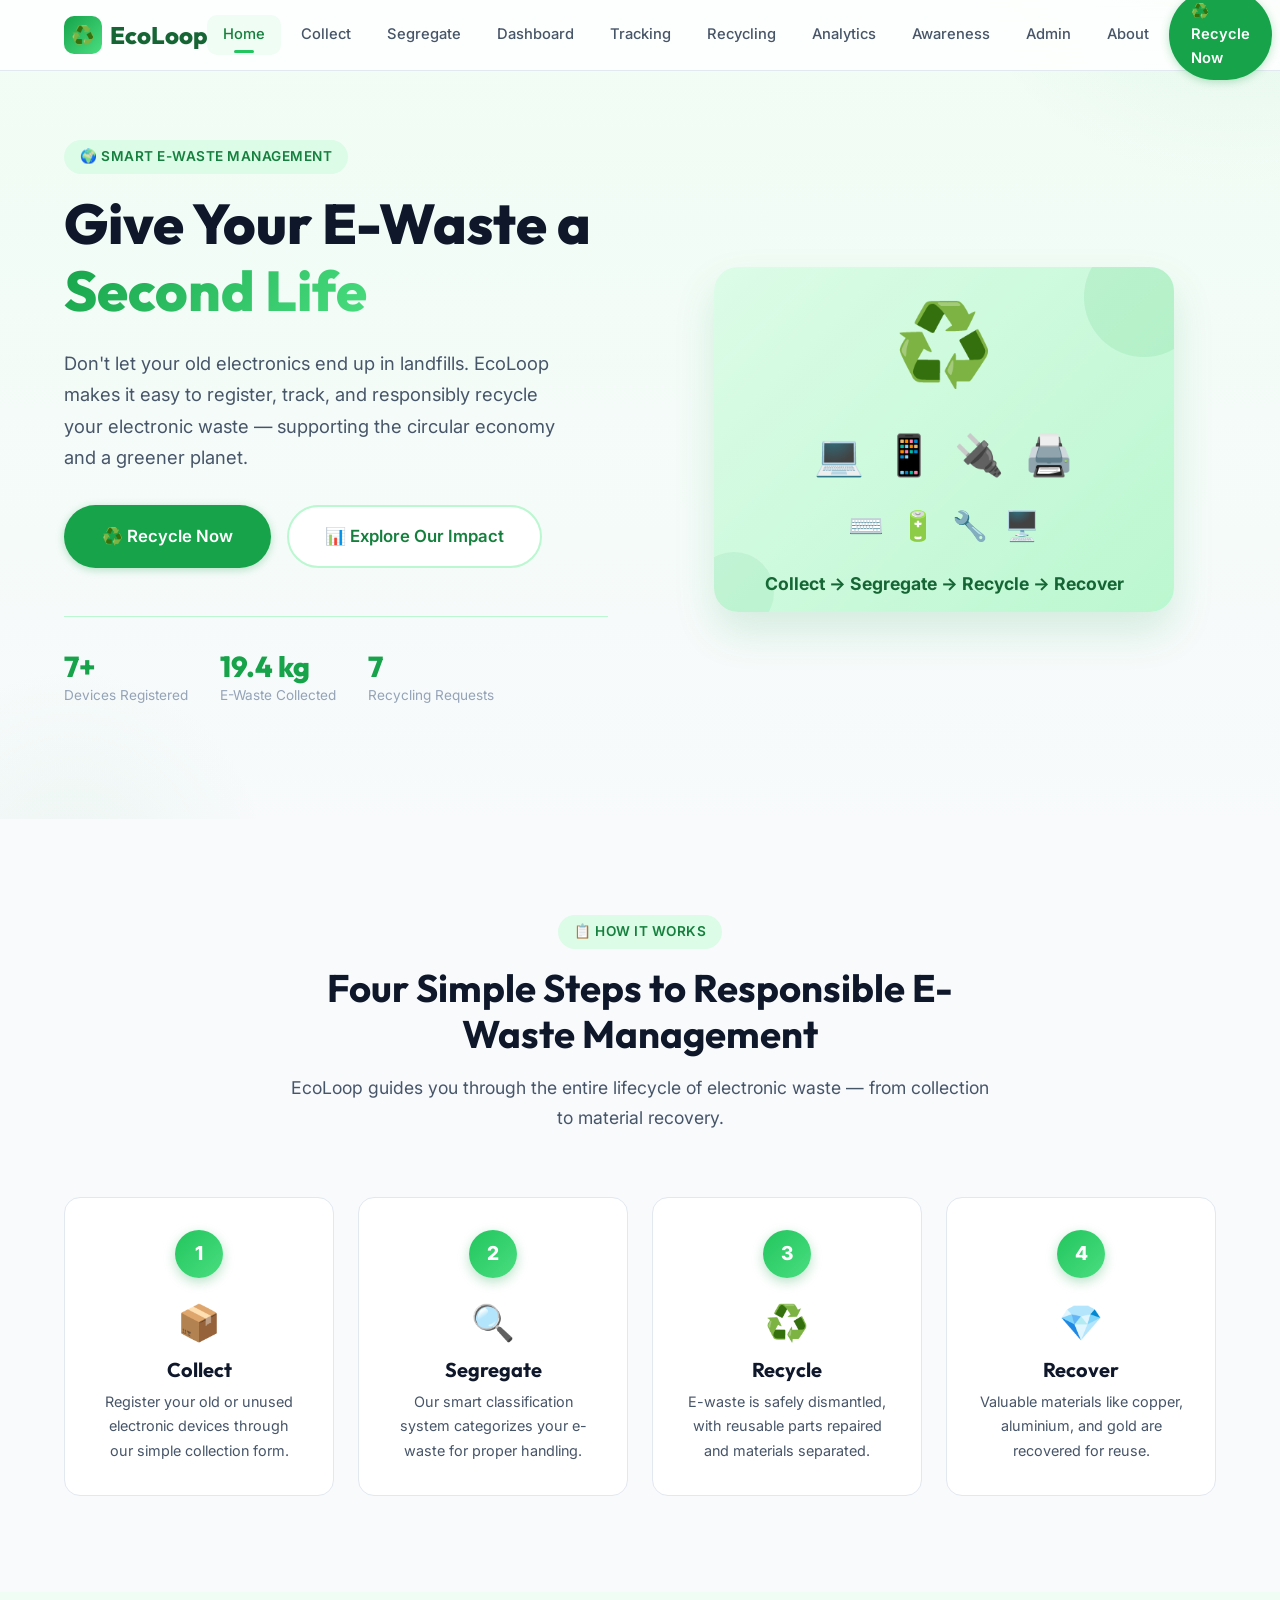
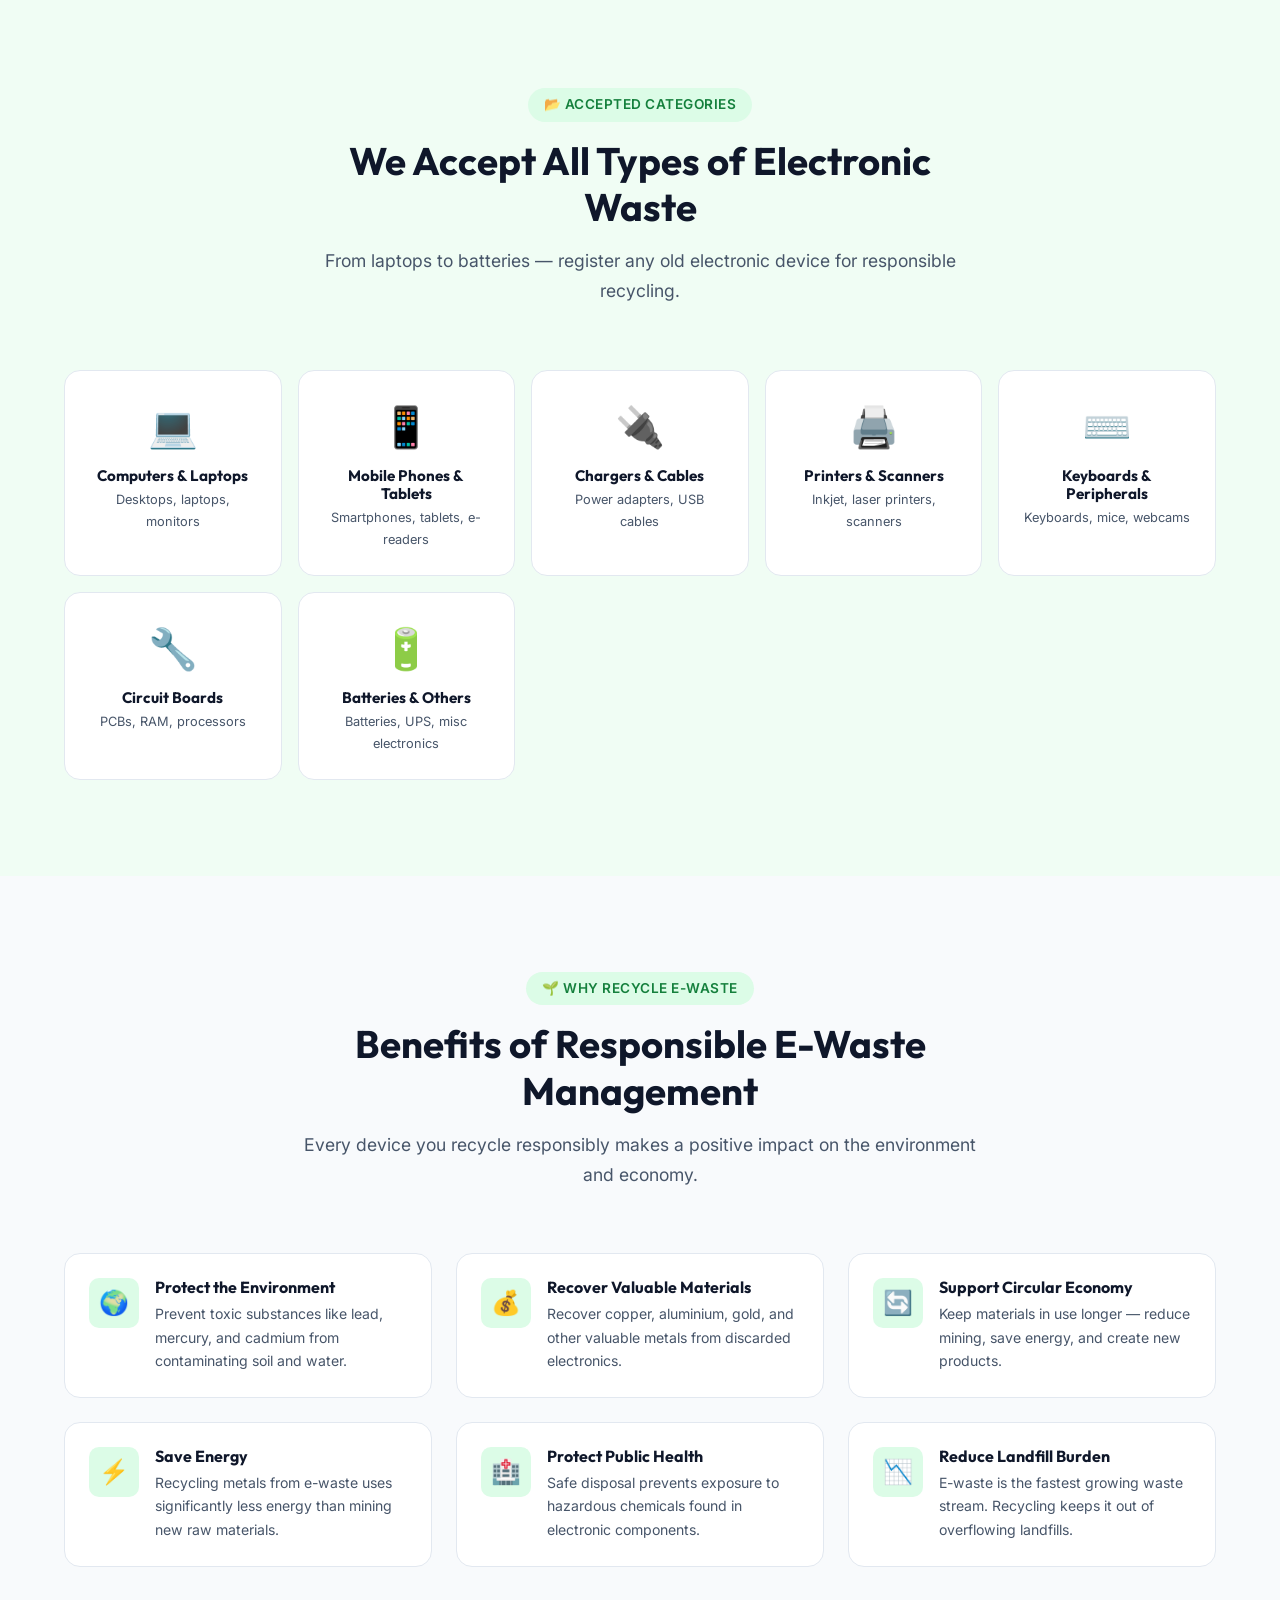
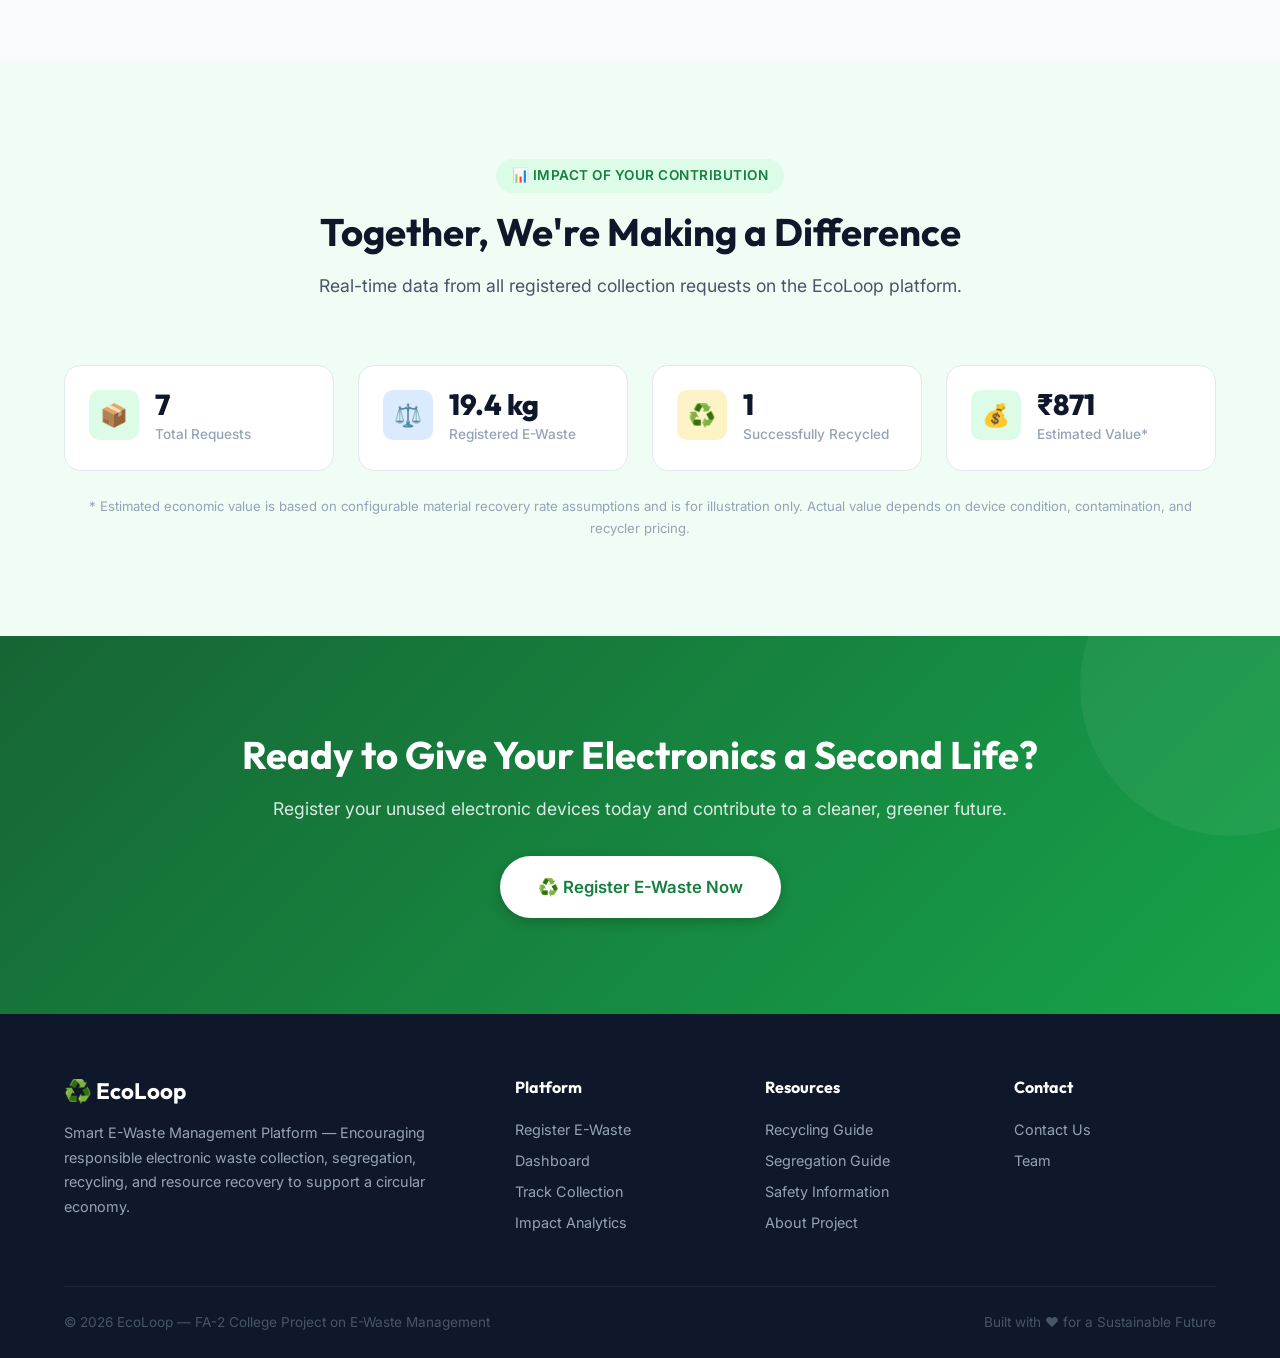
==== index.html @ a516303e "Upload complete E-waste management system" ====
<!DOCTYPE html>
<html lang="en">
<head>
  <meta charset="UTF-8" />
  <meta name="viewport" content="width=device-width, initial-scale=1.0" />
  <title>EcoLoop — Smart E-Waste Management Platform ♻️</title>
  <meta name="description" content="EcoLoop helps you manage electronic waste responsibly. Register, track, and recycle your old devices to support a circular economy." />
  <link rel="stylesheet" href="css/style.css" />
  <link rel="stylesheet" href="css/responsive.css" />
  <link rel="icon" href="data:image/svg+xml,<svg xmlns='http://www.w3.org/2000/svg' viewBox='0 0 100 100'><text y='.9em' font-size='90'>♻️</text></svg>" />
</head>
<body>
  <!-- Navigation -->
  <nav class="navbar" role="navigation" aria-label="Main Navigation">
    <div class="navbar-inner">
      <a href="index.html" class="navbar-brand">
        <div class="logo-icon">♻️</div>
        EcoLoop
      </a>
      <div class="navbar-menu" id="navMenu">
        <a href="index.html" class="active">Home</a>
        <a href="pages/collection.html">Collect</a>
        <a href="pages/segregation.html">Segregate</a>
        <a href="pages/dashboard.html">Dashboard</a>
        <a href="pages/tracking.html">Tracking</a>
        <a href="pages/recycling.html">Recycling</a>
        <a href="pages/analytics.html">Analytics</a>
        <a href="pages/awareness.html">Awareness</a>
        <a href="pages/admin.html">Admin</a>
        <a href="pages/about.html">About</a>
        <a href="pages/collection.html" class="navbar-cta">♻️ Recycle Now</a>
      </div>
      <button class="menu-toggle" aria-label="Toggle menu">
        <span></span><span></span><span></span>
      </button>
    </div>
  </nav>

  <!-- Hero Section -->
  <section class="hero">
    <div class="container">
      <div class="hero-content">
        <div class="hero-text">
          <span class="section-badge">🌍 Smart E-Waste Management</span>
          <h1>Give Your E-Waste a <span class="text-gradient">Second Life</span></h1>
          <p>Don't let your old electronics end up in landfills. EcoLoop makes it easy to register, track, and responsibly recycle your electronic waste — supporting the circular economy and a greener planet.</p>
          <div class="hero-buttons">
            <a href="pages/collection.html" class="btn btn-primary btn-lg">♻️ Recycle Now</a>
            <a href="#impact" class="btn btn-secondary btn-lg">📊 Explore Our Impact</a>
          </div>
          <div class="hero-stats">
            <div class="hero-stat-item">
              <h3 id="stat-devices">0+</h3>
              <p>Devices Registered</p>
            </div>
            <div class="hero-stat-item">
              <h3 id="stat-weight">0 kg</h3>
              <p>E-Waste Collected</p>
            </div>
            <div class="hero-stat-item">
              <h3 id="stat-requests">0</h3>
              <p>Recycling Requests</p>
            </div>
          </div>
        </div>
        <div class="hero-visual">
          <div style="width:100%; max-width:460px; aspect-ratio:4/3; background: linear-gradient(135deg, #DCFCE7, #BBF7D0); border-radius: 24px; display:flex; flex-direction:column; align-items:center; justify-content:center; padding: 40px; box-shadow: 0 20px 40px rgba(22,163,74,0.15); position:relative; overflow:hidden;">
            <div style="position:absolute; top:-30px; right:-30px; width:120px; height:120px; background:rgba(22,163,74,0.1); border-radius:50%;"></div>
            <div style="position:absolute; bottom:-20px; left:-20px; width:80px; height:80px; background:rgba(22,163,74,0.08); border-radius:50%;"></div>
            <div style="font-size: 5rem; margin-bottom: 16px;">♻️</div>
            <div style="display:flex; gap:20px; font-size:2.5rem; margin-bottom:16px;">
              <span>💻</span><span>📱</span><span>🔌</span><span>🖨️</span>
            </div>
            <div style="display:flex; gap:16px; font-size:1.8rem;">
              <span>⌨️</span><span>🔋</span><span>🔧</span><span>🖥️</span>
            </div>
            <p style="margin-top:20px; color:#166534; font-weight:700; font-size:1.1rem; text-align:center;">Collect → Segregate → Recycle → Recover</p>
          </div>
        </div>
      </div>
    </div>
  </section>

  <!-- How It Works -->
  <section class="section" id="how-it-works">
    <div class="container">
      <div class="section-header">
        <span class="section-badge">📋 How It Works</span>
        <h2>Four Simple Steps to Responsible E-Waste Management</h2>
        <p>EcoLoop guides you through the entire lifecycle of electronic waste — from collection to material recovery.</p>
      </div>
      <div class="steps-grid">
        <div class="step-card animate-on-scroll delay-1">
          <div class="step-number">1</div>
          <div class="step-icon">📦</div>
          <h4>Collect</h4>
          <p>Register your old or unused electronic devices through our simple collection form.</p>
        </div>
        <div class="step-card animate-on-scroll delay-2">
          <div class="step-number">2</div>
          <div class="step-icon">🔍</div>
          <h4>Segregate</h4>
          <p>Our smart classification system categorizes your e-waste for proper handling.</p>
        </div>
        <div class="step-card animate-on-scroll delay-3">
          <div class="step-number">3</div>
          <div class="step-icon">♻️</div>
          <h4>Recycle</h4>
          <p>E-waste is safely dismantled, with reusable parts repaired and materials separated.</p>
        </div>
        <div class="step-card animate-on-scroll delay-4">
          <div class="step-number">4</div>
          <div class="step-icon">💎</div>
          <h4>Recover</h4>
          <p>Valuable materials like copper, aluminium, and gold are recovered for reuse.</p>
        </div>
      </div>
    </div>
  </section>

  <!-- Categories -->
  <section class="section" style="background: var(--green-50);" id="categories">
    <div class="container">
      <div class="section-header">
        <span class="section-badge">📂 Accepted Categories</span>
        <h2>We Accept All Types of Electronic Waste</h2>
        <p>From laptops to batteries — register any old electronic device for responsible recycling.</p>
      </div>
      <div class="categories-grid">
        <div class="category-card animate-on-scroll">
          <div class="cat-icon">💻</div>
          <h5>Computers & Laptops</h5>
          <p>Desktops, laptops, monitors</p>
        </div>
        <div class="category-card animate-on-scroll">
          <div class="cat-icon">📱</div>
          <h5>Mobile Phones & Tablets</h5>
          <p>Smartphones, tablets, e-readers</p>
        </div>
        <div class="category-card animate-on-scroll">
          <div class="cat-icon">🔌</div>
          <h5>Chargers & Cables</h5>
          <p>Power adapters, USB cables</p>
        </div>
        <div class="category-card animate-on-scroll">
          <div class="cat-icon">🖨️</div>
          <h5>Printers & Scanners</h5>
          <p>Inkjet, laser printers, scanners</p>
        </div>
        <div class="category-card animate-on-scroll">
          <div class="cat-icon">⌨️</div>
          <h5>Keyboards & Peripherals</h5>
          <p>Keyboards, mice, webcams</p>
        </div>
        <div class="category-card animate-on-scroll">
          <div class="cat-icon">🔧</div>
          <h5>Circuit Boards</h5>
          <p>PCBs, RAM, processors</p>
        </div>
        <div class="category-card animate-on-scroll">
          <div class="cat-icon">🔋</div>
          <h5>Batteries & Others</h5>
          <p>Batteries, UPS, misc electronics</p>
        </div>
      </div>
    </div>
  </section>

  <!-- Benefits -->
  <section class="section" id="benefits">
    <div class="container">
      <div class="section-header">
        <span class="section-badge">🌱 Why Recycle E-Waste</span>
        <h2>Benefits of Responsible E-Waste Management</h2>
        <p>Every device you recycle responsibly makes a positive impact on the environment and economy.</p>
      </div>
      <div class="benefits-grid">
        <div class="benefit-card animate-on-scroll">
          <div class="benefit-icon">🌍</div>
          <div>
            <h4>Protect the Environment</h4>
            <p>Prevent toxic substances like lead, mercury, and cadmium from contaminating soil and water.</p>
          </div>
        </div>
        <div class="benefit-card animate-on-scroll">
          <div class="benefit-icon">💰</div>
          <div>
            <h4>Recover Valuable Materials</h4>
            <p>Recover copper, aluminium, gold, and other valuable metals from discarded electronics.</p>
          </div>
        </div>
        <div class="benefit-card animate-on-scroll">
          <div class="benefit-icon">🔄</div>
          <div>
            <h4>Support Circular Economy</h4>
            <p>Keep materials in use longer — reduce mining, save energy, and create new products.</p>
          </div>
        </div>
        <div class="benefit-card animate-on-scroll">
          <div class="benefit-icon">⚡</div>
          <div>
            <h4>Save Energy</h4>
            <p>Recycling metals from e-waste uses significantly less energy than mining new raw materials.</p>
          </div>
        </div>
        <div class="benefit-card animate-on-scroll">
          <div class="benefit-icon">🏥</div>
          <div>
            <h4>Protect Public Health</h4>
            <p>Safe disposal prevents exposure to hazardous chemicals found in electronic components.</p>
          </div>
        </div>
        <div class="benefit-card animate-on-scroll">
          <div class="benefit-icon">📉</div>
          <div>
            <h4>Reduce Landfill Burden</h4>
            <p>E-waste is the fastest growing waste stream. Recycling keeps it out of overflowing landfills.</p>
          </div>
        </div>
      </div>
    </div>
  </section>

  <!-- Impact Section -->
  <section class="section" style="background: var(--green-50);" id="impact">
    <div class="container">
      <div class="section-header">
        <span class="section-badge">📊 Impact of Your Contribution</span>
        <h2>Together, We're Making a Difference</h2>
        <p>Real-time data from all registered collection requests on the EcoLoop platform.</p>
      </div>
      <div class="stats-grid" id="impact-stats">
        <div class="stat-card animate-on-scroll">
          <div class="stat-icon green">📦</div>
          <div class="stat-info">
            <h3 id="impact-total">0</h3>
            <p>Total Requests</p>
          </div>
        </div>
        <div class="stat-card animate-on-scroll">
          <div class="stat-icon blue">⚖️</div>
          <div class="stat-info">
            <h3 id="impact-weight">0 kg</h3>
            <p>Registered E-Waste</p>
          </div>
        </div>
        <div class="stat-card animate-on-scroll">
          <div class="stat-icon amber">♻️</div>
          <div class="stat-info">
            <h3 id="impact-recycled">0</h3>
            <p>Successfully Recycled</p>
          </div>
        </div>
        <div class="stat-card animate-on-scroll">
          <div class="stat-icon green">💰</div>
          <div class="stat-info">
            <h3 id="impact-value">₹0</h3>
            <p>Estimated Value*</p>
          </div>
        </div>
      </div>
      <p style="text-align:center; font-size:0.82rem; color:var(--text-muted); margin-top: var(--space-lg);">* Estimated economic value is based on configurable material recovery rate assumptions and is for illustration only. Actual value depends on device condition, contamination, and recycler pricing.</p>
    </div>
  </section>

  <!-- CTA Section -->
  <section class="cta-section">
    <div class="container">
      <h2>Ready to Give Your Electronics a Second Life?</h2>
      <p>Register your unused electronic devices today and contribute to a cleaner, greener future.</p>
      <a href="pages/collection.html" class="btn btn-primary btn-lg">♻️ Register E-Waste Now</a>
    </div>
  </section>

  <!-- Footer -->
  <footer class="footer">
    <div class="container">
      <div class="footer-grid">
        <div class="footer-brand">
          <h3>♻️ EcoLoop</h3>
          <p>Smart E-Waste Management Platform — Encouraging responsible electronic waste collection, segregation, recycling, and resource recovery to support a circular economy.</p>
        </div>
        <div class="footer-links">
          <h4>Platform</h4>
          <a href="pages/collection.html">Register E-Waste</a>
          <a href="pages/dashboard.html">Dashboard</a>
          <a href="pages/tracking.html">Track Collection</a>
          <a href="pages/analytics.html">Impact Analytics</a>
        </div>
        <div class="footer-links">
          <h4>Resources</h4>
          <a href="pages/recycling.html">Recycling Guide</a>
          <a href="pages/segregation.html">Segregation Guide</a>
          <a href="pages/awareness.html">Safety Information</a>
          <a href="pages/about.html">About Project</a>
        </div>
        <div class="footer-links">
          <h4>Contact</h4>
          <a href="pages/about.html#contact">Contact Us</a>
          <a href="pages/about.html#team">Team</a>
        </div>
      </div>
      <div class="footer-bottom">
        <p>© 2026 EcoLoop — FA-2 College Project on E-Waste Management</p>
        <p>Built with ❤️ for a Sustainable Future</p>
      </div>
    </div>
  </footer>

  <script src="js/storage.js"></script>
  <script src="js/app.js"></script>
  <script>
    // Update stats on home page from actual data
    document.addEventListener('DOMContentLoaded', () => {
      const stats = EcoStorage.getStats();
      document.getElementById('stat-devices').textContent = stats.totalRequests + '+';
      document.getElementById('stat-weight').textContent = stats.totalWeight.toFixed(1) + ' kg';
      document.getElementById('stat-requests').textContent = stats.totalRequests;

      document.getElementById('impact-total').textContent = stats.totalRequests;
      document.getElementById('impact-weight').textContent = stats.totalWeight.toFixed(1) + ' kg';
      document.getElementById('impact-recycled').textContent = stats.recycledCount;
      document.getElementById('impact-value').textContent = '₹' + calculateTotalEconomicValue().toLocaleString('en-IN');
    });
  </script>
</body>
</html>
---- css/style.css ----
/* ============================================
   EcoLoop — Smart E-Waste Management Platform
   Main Stylesheet / Design System
   ============================================ */

/* ---- Google Fonts ---- */
@import url('https://fonts.googleapis.com/css2?family=Inter:wght@300;400;500;600;700;800;900&family=Outfit:wght@400;500;600;700;800&display=swap');

/* ---- CSS Variables ---- */
:root {
  /* Primary Colors */
  --green-50: #F0FDF4;
  --green-100: #DCFCE7;
  --green-200: #BBF7D0;
  --green-300: #86EFAC;
  --green-400: #4ADE80;
  --green-500: #22C55E;
  --green-600: #16A34A;
  --green-700: #15803D;
  --green-800: #166534;
  --green-900: #14532D;

  /* Neutral Colors */
  --white: #FFFFFF;
  --gray-50: #F8FAFC;
  --gray-100: #F1F5F9;
  --gray-200: #E2E8F0;
  --gray-300: #CBD5E1;
  --gray-400: #94A3B8;
  --gray-500: #64748B;
  --gray-600: #475569;
  --gray-700: #334155;
  --gray-800: #1E293B;
  --gray-900: #0F172A;

  /* Accent Colors */
  --amber-500: #F59E0B;
  --amber-100: #FEF3C7;
  --red-500: #EF4444;
  --red-100: #FEE2E2;
  --blue-500: #3B82F6;
  --blue-100: #DBEAFE;
  --teal-500: #14B8A6;
  --purple-500: #8B5CF6;

  /* Semantic */
  --primary: var(--green-600);
  --primary-dark: var(--green-900);
  --primary-light: var(--green-100);
  --background: var(--gray-50);
  --surface: var(--white);
  --text-primary: var(--gray-900);
  --text-secondary: var(--gray-600);
  --text-muted: var(--gray-400);
  --border: var(--gray-200);
  --success: var(--green-600);
  --warning: var(--amber-500);
  --danger: var(--red-500);
  --info: var(--blue-500);

  /* Spacing */
  --space-xs: 4px;
  --space-sm: 8px;
  --space-md: 16px;
  --space-lg: 24px;
  --space-xl: 32px;
  --space-2xl: 48px;
  --space-3xl: 64px;
  --space-4xl: 96px;

  /* Border Radius */
  --radius-sm: 6px;
  --radius-md: 10px;
  --radius-lg: 16px;
  --radius-xl: 24px;
  --radius-full: 9999px;

  /* Shadows */
  --shadow-sm: 0 1px 2px rgba(0,0,0,0.05);
  --shadow-md: 0 4px 6px -1px rgba(0,0,0,0.07), 0 2px 4px -2px rgba(0,0,0,0.05);
  --shadow-lg: 0 10px 15px -3px rgba(0,0,0,0.08), 0 4px 6px -4px rgba(0,0,0,0.04);
  --shadow-xl: 0 20px 25px -5px rgba(0,0,0,0.08), 0 8px 10px -6px rgba(0,0,0,0.04);
  --shadow-glow: 0 0 20px rgba(22, 163, 74, 0.15);

  /* Transitions */
  --transition-fast: 150ms ease;
  --transition-base: 250ms ease;
  --transition-slow: 400ms ease;

  /* Typography */
  --font-sans: 'Inter', -apple-system, BlinkMacSystemFont, 'Segoe UI', sans-serif;
  --font-display: 'Outfit', 'Inter', sans-serif;
}

/* ---- Reset & Base ---- */
*,
*::before,
*::after {
  margin: 0;
  padding: 0;
  box-sizing: border-box;
}

html {
  scroll-behavior: smooth;
  font-size: 16px;
}

body {
  font-family: var(--font-sans);
  background: var(--background);
  color: var(--text-primary);
  line-height: 1.6;
  -webkit-font-smoothing: antialiased;
  -moz-osx-font-smoothing: grayscale;
  min-height: 100vh;
}

a {
  text-decoration: none;
  color: inherit;
  transition: color var(--transition-fast);
}

img {
  max-width: 100%;
  display: block;
}

ul, ol {
  list-style: none;
}

button {
  cursor: pointer;
  border: none;
  background: none;
  font-family: inherit;
  font-size: inherit;
}

input, select, textarea {
  font-family: inherit;
  font-size: inherit;
}

/* Focus Styles for Accessibility */
:focus-visible {
  outline: 2px solid var(--primary);
  outline-offset: 2px;
  border-radius: var(--radius-sm);
}

/* ---- Typography ---- */
h1, h2, h3, h4, h5, h6 {
  font-family: var(--font-display);
  font-weight: 700;
  line-height: 1.2;
  color: var(--text-primary);
}

h1 { font-size: clamp(2rem, 5vw, 3.5rem); }
h2 { font-size: clamp(1.5rem, 3vw, 2.5rem); }
h3 { font-size: clamp(1.25rem, 2.5vw, 1.75rem); }
h4 { font-size: 1.25rem; }
h5 { font-size: 1.1rem; }

p {
  color: var(--text-secondary);
  line-height: 1.7;
}

.text-gradient {
  background: linear-gradient(135deg, var(--green-600), var(--green-400));
  -webkit-background-clip: text;
  -webkit-text-fill-color: transparent;
  background-clip: text;
}

/* ---- Layout Utilities ---- */
.container {
  max-width: 1200px;
  margin: 0 auto;
  padding: 0 var(--space-lg);
}

.section {
  padding: var(--space-4xl) 0;
}

.section-header {
  text-align: center;
  max-width: 700px;
  margin: 0 auto var(--space-3xl);
}

.section-header p {
  margin-top: var(--space-md);
  font-size: 1.1rem;
}

.section-badge {
  display: inline-flex;
  align-items: center;
  gap: var(--space-sm);
  background: var(--green-100);
  color: var(--green-700);
  padding: 6px 16px;
  border-radius: var(--radius-full);
  font-size: 0.85rem;
  font-weight: 600;
  margin-bottom: var(--space-md);
  text-transform: uppercase;
  letter-spacing: 0.5px;
}

/* ---- Navbar ---- */
.navbar {
  position: fixed;
  top: 0;
  left: 0;
  right: 0;
  z-index: 1000;
  background: rgba(255, 255, 255, 0.85);
  backdrop-filter: blur(20px);
  -webkit-backdrop-filter: blur(20px);
  border-bottom: 1px solid var(--border);
  transition: all var(--transition-base);
}

.navbar.scrolled {
  box-shadow: var(--shadow-md);
}

.navbar-inner {
  display: flex;
  align-items: center;
  justify-content: space-between;
  height: 70px;
  max-width: 1200px;
  margin: 0 auto;
  padding: 0 var(--space-lg);
}

.navbar-brand {
  display: flex;
  align-items: center;
  gap: var(--space-sm);
  font-family: var(--font-display);
  font-weight: 800;
  font-size: 1.5rem;
  color: var(--green-800);
}

.navbar-brand .logo-icon {
  width: 38px;
  height: 38px;
  background: linear-gradient(135deg, var(--green-600), var(--green-400));
  border-radius: var(--radius-md);
  display: flex;
  align-items: center;
  justify-content: center;
  color: white;
  font-size: 1.2rem;
}

.navbar-menu {
  display: flex;
  align-items: center;
  gap: var(--space-xs);
}

.navbar-menu a {
  padding: 8px 16px;
  border-radius: var(--radius-md);
  font-weight: 500;
  font-size: 0.92rem;
  color: var(--text-secondary);
  transition: all var(--transition-fast);
  position: relative;
}

.navbar-menu a:hover,
.navbar-menu a.active {
  color: var(--green-700);
  background: var(--green-50);
}

.navbar-menu a.active::after {
  content: '';
  position: absolute;
  bottom: 2px;
  left: 50%;
  transform: translateX(-50%);
  width: 20px;
  height: 3px;
  background: var(--green-500);
  border-radius: var(--radius-full);
}

.navbar-cta {
  background: var(--green-600) !important;
  color: white !important;
  padding: 10px 22px !important;
  border-radius: var(--radius-full) !important;
  font-weight: 600 !important;
  box-shadow: 0 2px 8px rgba(22, 163, 74, 0.3);
  transition: all var(--transition-fast) !important;
}

.navbar-cta:hover {
  background: var(--green-700) !important;
  transform: translateY(-1px);
  box-shadow: 0 4px 12px rgba(22, 163, 74, 0.35) !important;
}

/* Mobile Menu Toggle */
.menu-toggle {
  display: none;
  flex-direction: column;
  gap: 5px;
  padding: 8px;
  cursor: pointer;
}

.menu-toggle span {
  display: block;
  width: 24px;
  height: 2.5px;
  background: var(--gray-700);
  border-radius: 2px;
  transition: all var(--transition-fast);
}

/* ---- Buttons ---- */
.btn {
  display: inline-flex;
  align-items: center;
  justify-content: center;
  gap: var(--space-sm);
  padding: 12px 28px;
  border-radius: var(--radius-full);
  font-weight: 600;
  font-size: 0.95rem;
  transition: all var(--transition-fast);
  border: 2px solid transparent;
  cursor: pointer;
  white-space: nowrap;
}

.btn-primary {
  background: var(--green-600);
  color: white;
  box-shadow: 0 2px 8px rgba(22, 163, 74, 0.3);
}

.btn-primary:hover {
  background: var(--green-700);
  transform: translateY(-2px);
  box-shadow: 0 6px 20px rgba(22, 163, 74, 0.35);
}

.btn-secondary {
  background: var(--white);
  color: var(--green-700);
  border-color: var(--green-200);
}

.btn-secondary:hover {
  background: var(--green-50);
  border-color: var(--green-400);
  transform: translateY(-2px);
}

.btn-outline {
  background: transparent;
  color: var(--green-600);
  border-color: var(--green-300);
}

.btn-outline:hover {
  background: var(--green-50);
  border-color: var(--green-500);
}

.btn-danger {
  background: var(--red-500);
  color: white;
}

.btn-danger:hover {
  background: #DC2626;
  transform: translateY(-2px);
}

.btn-sm {
  padding: 8px 18px;
  font-size: 0.85rem;
}

.btn-lg {
  padding: 16px 36px;
  font-size: 1.05rem;
}

.btn-icon {
  width: 40px;
  height: 40px;
  padding: 0;
  border-radius: var(--radius-md);
  display: inline-flex;
  align-items: center;
  justify-content: center;
}

/* ---- Cards ---- */
.card {
  background: var(--white);
  border-radius: var(--radius-lg);
  border: 1px solid var(--border);
  padding: var(--space-lg);
  transition: all var(--transition-base);
}

.card:hover {
  box-shadow: var(--shadow-lg);
  transform: translateY(-2px);
}

.card-flat {
  background: var(--white);
  border-radius: var(--radius-lg);
  border: 1px solid var(--border);
  padding: var(--space-lg);
}

/* Stats Cards */
.stats-grid {
  display: grid;
  grid-template-columns: repeat(auto-fit, minmax(220px, 1fr));
  gap: var(--space-lg);
}

.stat-card {
  background: var(--white);
  border-radius: var(--radius-lg);
  padding: var(--space-lg);
  border: 1px solid var(--border);
  display: flex;
  align-items: flex-start;
  gap: var(--space-md);
  transition: all var(--transition-base);
}

.stat-card:hover {
  box-shadow: var(--shadow-lg);
  transform: translateY(-3px);
}

.stat-card .stat-icon {
  width: 50px;
  height: 50px;
  border-radius: var(--radius-md);
  display: flex;
  align-items: center;
  justify-content: center;
  font-size: 1.4rem;
  flex-shrink: 0;
}

.stat-card .stat-icon.green {
  background: var(--green-100);
  color: var(--green-600);
}

.stat-card .stat-icon.blue {
  background: var(--blue-100);
  color: var(--blue-500);
}

.stat-card .stat-icon.amber {
  background: var(--amber-100);
  color: var(--amber-500);
}

.stat-card .stat-icon.red {
  background: var(--red-100);
  color: var(--red-500);
}

.stat-card .stat-info h3 {
  font-size: 1.8rem;
  font-weight: 800;
  line-height: 1;
  margin-bottom: 4px;
}

.stat-card .stat-info p {
  font-size: 0.85rem;
  color: var(--text-muted);
  font-weight: 500;
}

/* ---- Forms ---- */
.form-group {
  margin-bottom: var(--space-lg);
}

.form-group label {
  display: block;
  font-weight: 600;
  font-size: 0.9rem;
  margin-bottom: var(--space-sm);
  color: var(--text-primary);
}

.form-group label .required {
  color: var(--red-500);
  margin-left: 2px;
}

.form-control {
  width: 100%;
  padding: 12px 16px;
  border: 2px solid var(--border);
  border-radius: var(--radius-md);
  font-size: 0.95rem;
  transition: all var(--transition-fast);
  background: var(--white);
  color: var(--text-primary);
}

.form-control:focus {
  outline: none;
  border-color: var(--green-400);
  box-shadow: 0 0 0 3px rgba(22, 163, 74, 0.1);
}

.form-control::placeholder {
  color: var(--text-muted);
}

.form-control.error {
  border-color: var(--red-500);
  box-shadow: 0 0 0 3px rgba(239, 68, 68, 0.1);
}

.form-error {
  color: var(--red-500);
  font-size: 0.82rem;
  margin-top: 4px;
  display: none;
}

.form-error.visible {
  display: block;
}

.form-hint {
  font-size: 0.82rem;
  color: var(--text-muted);
  margin-top: 4px;
}

.form-row {
  display: grid;
  grid-template-columns: 1fr 1fr;
  gap: var(--space-lg);
}

textarea.form-control {
  resize: vertical;
  min-height: 100px;
}

select.form-control {
  appearance: none;
  background-image: url("data:image/svg+xml,%3Csvg xmlns='http://www.w3.org/2000/svg' width='24' height='24' viewBox='0 0 24 24' fill='none' stroke='%2394A3B8' stroke-width='2' stroke-linecap='round' stroke-linejoin='round'%3E%3Cpolyline points='6 9 12 15 18 9'/%3E%3C/svg%3E");
  background-repeat: no-repeat;
  background-position: right 12px center;
  background-size: 18px;
  padding-right: 40px;
}

/* ---- Tables ---- */
.table-container {
  overflow-x: auto;
  border-radius: var(--radius-lg);
  border: 1px solid var(--border);
  background: var(--white);
}

.data-table {
  width: 100%;
  border-collapse: collapse;
}

.data-table th {
  text-align: left;
  padding: 14px 16px;
  background: var(--gray-50);
  font-weight: 600;
  font-size: 0.85rem;
  color: var(--text-secondary);
  text-transform: uppercase;
  letter-spacing: 0.5px;
  border-bottom: 2px solid var(--border);
  white-space: nowrap;
}

.data-table td {
  padding: 14px 16px;
  border-bottom: 1px solid var(--gray-100);
  font-size: 0.92rem;
}

.data-table tr:last-child td {
  border-bottom: none;
}

.data-table tr:hover td {
  background: var(--gray-50);
}

/* ---- Status Badges ---- */
.badge {
  display: inline-flex;
  align-items: center;
  gap: 4px;
  padding: 4px 12px;
  border-radius: var(--radius-full);
  font-size: 0.78rem;
  font-weight: 600;
  text-transform: capitalize;
  white-space: nowrap;
}

.badge-pending {
  background: var(--amber-100);
  color: #B45309;
}

.badge-scheduled {
  background: var(--blue-100);
  color: #1D4ED8;
}

.badge-collected {
  background: var(--green-100);
  color: var(--green-700);
}

.badge-sent {
  background: #F3E8FF;
  color: #7C3AED;
}

.badge-recycled {
  background: var(--green-200);
  color: var(--green-900);
}

.badge-cancelled {
  background: var(--red-100);
  color: #B91C1C;
}

/* ---- Hero Section ---- */
.hero {
  padding: 140px 0 80px;
  background: linear-gradient(180deg, var(--green-50) 0%, var(--background) 100%);
  position: relative;
  overflow: hidden;
}

.hero::before {
  content: '';
  position: absolute;
  top: -50%;
  right: -20%;
  width: 600px;
  height: 600px;
  background: radial-gradient(circle, rgba(22, 163, 74, 0.08) 0%, transparent 70%);
  border-radius: 50%;
}

.hero::after {
  content: '';
  position: absolute;
  bottom: -30%;
  left: -10%;
  width: 400px;
  height: 400px;
  background: radial-gradient(circle, rgba(22, 163, 74, 0.05) 0%, transparent 70%);
  border-radius: 50%;
}

.hero-content {
  display: grid;
  grid-template-columns: 1fr 1fr;
  gap: var(--space-3xl);
  align-items: center;
  position: relative;
  z-index: 1;
}

.hero-text h1 {
  margin-bottom: var(--space-lg);
  font-weight: 800;
}

.hero-text p {
  font-size: 1.15rem;
  margin-bottom: var(--space-xl);
  max-width: 500px;
}

.hero-buttons {
  display: flex;
  gap: var(--space-md);
  flex-wrap: wrap;
}

.hero-stats {
  display: flex;
  gap: var(--space-xl);
  margin-top: var(--space-2xl);
  padding-top: var(--space-xl);
  border-top: 1px solid var(--green-200);
}

.hero-stat-item h3 {
  font-size: 1.8rem;
  color: var(--green-600);
  font-weight: 800;
}

.hero-stat-item p {
  font-size: 0.85rem;
  color: var(--text-muted);
}

.hero-visual {
  display: flex;
  justify-content: center;
  align-items: center;
}

.hero-illustration {
  width: 100%;
  max-width: 500px;
  border-radius: var(--radius-xl);
  box-shadow: var(--shadow-xl);
}

/* ---- How It Works ---- */
.steps-grid {
  display: grid;
  grid-template-columns: repeat(4, 1fr);
  gap: var(--space-lg);
  position: relative;
}

.step-card {
  text-align: center;
  padding: var(--space-xl);
  background: var(--white);
  border-radius: var(--radius-lg);
  border: 1px solid var(--border);
  position: relative;
  transition: all var(--transition-base);
}

.step-card:hover {
  box-shadow: var(--shadow-lg);
  transform: translateY(-4px);
  border-color: var(--green-200);
}

.step-number {
  width: 48px;
  height: 48px;
  border-radius: 50%;
  background: linear-gradient(135deg, var(--green-500), var(--green-400));
  color: white;
  display: flex;
  align-items: center;
  justify-content: center;
  font-weight: 800;
  font-size: 1.2rem;
  margin: 0 auto var(--space-md);
  box-shadow: 0 4px 12px rgba(22, 163, 74, 0.3);
}

.step-card h4 {
  margin-bottom: var(--space-sm);
}

.step-card p {
  font-size: 0.9rem;
}

.step-icon {
  font-size: 2.2rem;
  margin-bottom: var(--space-sm);
}

/* ---- Categories Grid ---- */
.categories-grid {
  display: grid;
  grid-template-columns: repeat(auto-fit, minmax(200px, 1fr));
  gap: var(--space-md);
}

.category-card {
  background: var(--white);
  border: 1px solid var(--border);
  border-radius: var(--radius-lg);
  padding: var(--space-lg);
  text-align: center;
  transition: all var(--transition-base);
  cursor: pointer;
}

.category-card:hover {
  box-shadow: var(--shadow-lg);
  transform: translateY(-3px);
  border-color: var(--green-300);
}

.category-card .cat-icon {
  font-size: 2.5rem;
  margin-bottom: var(--space-sm);
}

.category-card h5 {
  font-size: 0.95rem;
  margin-bottom: 4px;
}

.category-card p {
  font-size: 0.8rem;
}

/* ---- Benefits Section ---- */
.benefits-grid {
  display: grid;
  grid-template-columns: repeat(auto-fit, minmax(280px, 1fr));
  gap: var(--space-lg);
}

.benefit-card {
  display: flex;
  gap: var(--space-md);
  padding: var(--space-lg);
  background: var(--white);
  border-radius: var(--radius-lg);
  border: 1px solid var(--border);
  transition: all var(--transition-base);
}

.benefit-card:hover {
  box-shadow: var(--shadow-md);
  transform: translateY(-2px);
}

.benefit-icon {
  width: 50px;
  height: 50px;
  border-radius: var(--radius-md);
  background: var(--green-100);
  color: var(--green-600);
  display: flex;
  align-items: center;
  justify-content: center;
  font-size: 1.5rem;
  flex-shrink: 0;
}

.benefit-card h4 {
  font-size: 1rem;
  margin-bottom: 4px;
}

.benefit-card p {
  font-size: 0.88rem;
}

/* ---- CTA Section ---- */
.cta-section {
  background: linear-gradient(135deg, var(--green-800), var(--green-600));
  padding: var(--space-4xl) 0;
  text-align: center;
  position: relative;
  overflow: hidden;
}

.cta-section::before {
  content: '';
  position: absolute;
  top: -100px;
  right: -100px;
  width: 300px;
  height: 300px;
  background: rgba(255,255,255,0.05);
  border-radius: 50%;
}

.cta-section h2 {
  color: white;
  margin-bottom: var(--space-md);
}

.cta-section p {
  color: rgba(255,255,255,0.85);
  margin-bottom: var(--space-xl);
  font-size: 1.1rem;
}

.cta-section .btn-primary {
  background: white;
  color: var(--green-700);
  box-shadow: 0 4px 12px rgba(0,0,0,0.2);
}

.cta-section .btn-primary:hover {
  background: var(--green-50);
}

/* ---- Footer ---- */
.footer {
  background: var(--gray-900);
  color: var(--gray-300);
  padding: var(--space-3xl) 0 var(--space-lg);
}

.footer-grid {
  display: grid;
  grid-template-columns: 2fr 1fr 1fr 1fr;
  gap: var(--space-2xl);
  margin-bottom: var(--space-2xl);
}

.footer-brand h3 {
  color: white;
  font-size: 1.4rem;
  margin-bottom: var(--space-md);
  display: flex;
  align-items: center;
  gap: var(--space-sm);
}

.footer-brand p {
  color: var(--gray-400);
  font-size: 0.9rem;
  line-height: 1.7;
}

.footer-links h4 {
  color: white;
  font-size: 1rem;
  margin-bottom: var(--space-md);
}

.footer-links a {
  display: block;
  color: var(--gray-400);
  padding: 4px 0;
  font-size: 0.9rem;
  transition: color var(--transition-fast);
}

.footer-links a:hover {
  color: var(--green-400);
}

.footer-bottom {
  border-top: 1px solid var(--gray-800);
  padding-top: var(--space-lg);
  display: flex;
  justify-content: space-between;
  align-items: center;
  font-size: 0.85rem;
  color: var(--gray-500);
}

/* ---- Page Header ---- */
.page-header {
  padding: 110px 0 40px;
  background: linear-gradient(180deg, var(--green-50) 0%, var(--background) 100%);
}

.page-header h1 {
  font-size: 2rem;
  margin-bottom: var(--space-sm);
}

.page-header p {
  font-size: 1.05rem;
}

.breadcrumb {
  display: flex;
  align-items: center;
  gap: var(--space-sm);
  font-size: 0.85rem;
  color: var(--text-muted);
  margin-bottom: var(--space-md);
}

.breadcrumb a {
  color: var(--green-600);
}

.breadcrumb .separator {
  color: var(--text-muted);
}

/* ---- Page Layout ---- */
.page-content {
  padding: var(--space-2xl) 0 var(--space-4xl);
}

.content-grid {
  display: grid;
  grid-template-columns: 1fr;
  gap: var(--space-xl);
}

/* ---- Modal ---- */
.modal-overlay {
  position: fixed;
  top: 0;
  left: 0;
  right: 0;
  bottom: 0;
  background: rgba(0, 0, 0, 0.5);
  z-index: 2000;
  display: flex;
  align-items: center;
  justify-content: center;
  padding: var(--space-lg);
  opacity: 0;
  visibility: hidden;
  transition: all var(--transition-base);
}

.modal-overlay.active {
  opacity: 1;
  visibility: visible;
}

.modal {
  background: var(--white);
  border-radius: var(--radius-xl);
  max-width: 500px;
  width: 100%;
  max-height: 90vh;
  overflow-y: auto;
  padding: var(--space-xl);
  transform: scale(0.9) translateY(20px);
  transition: all var(--transition-base);
}

.modal-overlay.active .modal {
  transform: scale(1) translateY(0);
}

.modal-header {
  display: flex;
  justify-content: space-between;
  align-items: center;
  margin-bottom: var(--space-lg);
}

.modal-header h3 {
  font-size: 1.25rem;
}

.modal-close {
  width: 36px;
  height: 36px;
  border-radius: 50%;
  display: flex;
  align-items: center;
  justify-content: center;
  color: var(--text-muted);
  transition: all var(--transition-fast);
}

.modal-close:hover {
  background: var(--gray-100);
  color: var(--text-primary);
}

/* ---- Toast Notifications ---- */
.toast-container {
  position: fixed;
  top: 80px;
  right: 20px;
  z-index: 3000;
  display: flex;
  flex-direction: column;
  gap: var(--space-sm);
}

.toast {
  background: var(--white);
  border-radius: var(--radius-md);
  padding: var(--space-md) var(--space-lg);
  box-shadow: var(--shadow-xl);
  display: flex;
  align-items: center;
  gap: var(--space-md);
  min-width: 300px;
  max-width: 450px;
  animation: slideIn 0.3s ease forwards;
  border-left: 4px solid var(--green-500);
}

.toast.toast-error {
  border-left-color: var(--red-500);
}

.toast.toast-warning {
  border-left-color: var(--amber-500);
}

.toast-message {
  flex: 1;
  font-size: 0.9rem;
  font-weight: 500;
}

.toast-close {
  color: var(--text-muted);
  cursor: pointer;
  padding: 4px;
}

@keyframes slideIn {
  from {
    opacity: 0;
    transform: translateX(100px);
  }
  to {
    opacity: 1;
    transform: translateX(0);
  }
}

@keyframes slideOut {
  from {
    opacity: 1;
    transform: translateX(0);
  }
  to {
    opacity: 0;
    transform: translateX(100px);
  }
}

/* ---- Progress Tracker ---- */
.progress-tracker {
  display: flex;
  align-items: center;
  justify-content: space-between;
  padding: var(--space-lg) 0;
  position: relative;
}

.progress-tracker::before {
  content: '';
  position: absolute;
  top: 50%;
  left: 40px;
  right: 40px;
  height: 3px;
  background: var(--gray-200);
  transform: translateY(-50%);
  z-index: 0;
}

.progress-step {
  display: flex;
  flex-direction: column;
  align-items: center;
  gap: var(--space-sm);
  z-index: 1;
  position: relative;
}

.progress-dot {
  width: 36px;
  height: 36px;
  border-radius: 50%;
  background: var(--gray-200);
  display: flex;
  align-items: center;
  justify-content: center;
  font-weight: 700;
  font-size: 0.85rem;
  color: var(--gray-500);
  transition: all var(--transition-base);
}

.progress-step.completed .progress-dot {
  background: var(--green-500);
  color: white;
}

.progress-step.active .progress-dot {
  background: var(--green-500);
  color: white;
  box-shadow: 0 0 0 4px rgba(22, 163, 74, 0.2);
}

.progress-label {
  font-size: 0.75rem;
  font-weight: 600;
  color: var(--text-muted);
  text-align: center;
  max-width: 80px;
}

.progress-step.completed .progress-label,
.progress-step.active .progress-label {
  color: var(--green-700);
}

/* ---- Empty State ---- */
.empty-state {
  text-align: center;
  padding: var(--space-3xl) var(--space-lg);
}

.empty-state .empty-icon {
  font-size: 4rem;
  margin-bottom: var(--space-md);
  opacity: 0.4;
}

.empty-state h3 {
  color: var(--text-secondary);
  margin-bottom: var(--space-sm);
}

.empty-state p {
  max-width: 400px;
  margin: 0 auto var(--space-lg);
}

/* ---- Animations ---- */
.fade-in {
  animation: fadeIn 0.6s ease forwards;
}

@keyframes fadeIn {
  from { opacity: 0; transform: translateY(20px); }
  to { opacity: 1; transform: translateY(0); }
}

.slide-up {
  animation: slideUp 0.5s ease forwards;
}

@keyframes slideUp {
  from { opacity: 0; transform: translateY(40px); }
  to { opacity: 1; transform: translateY(0); }
}

/* Stagger animation delays */
.delay-1 { animation-delay: 0.1s; opacity: 0; }
.delay-2 { animation-delay: 0.2s; opacity: 0; }
.delay-3 { animation-delay: 0.3s; opacity: 0; }
.delay-4 { animation-delay: 0.4s; opacity: 0; }

/* ---- Tabs ---- */
.tabs {
  display: flex;
  gap: var(--space-xs);
  border-bottom: 2px solid var(--border);
  margin-bottom: var(--space-xl);
  overflow-x: auto;
}

.tab-btn {
  padding: 12px 20px;
  font-weight: 600;
  font-size: 0.9rem;
  color: var(--text-muted);
  border-bottom: 2px solid transparent;
  margin-bottom: -2px;
  transition: all var(--transition-fast);
  white-space: nowrap;
}

.tab-btn:hover {
  color: var(--text-secondary);
}

.tab-btn.active {
  color: var(--green-700);
  border-bottom-color: var(--green-500);
}

.tab-content {
  display: none;
}

.tab-content.active {
  display: block;
  animation: fadeIn 0.3s ease;
}

/* ---- Filters Bar ---- */
.filters-bar {
  display: flex;
  gap: var(--space-md);
  flex-wrap: wrap;
  align-items: center;
  margin-bottom: var(--space-lg);
  padding: var(--space-md);
  background: var(--white);
  border-radius: var(--radius-lg);
  border: 1px solid var(--border);
}

.filters-bar .form-control {
  max-width: 220px;
  padding: 10px 14px;
  font-size: 0.88rem;
}

.filters-bar .btn {
  padding: 10px 20px;
}

/* ---- Info Cards (for educational pages) ---- */
.info-grid {
  display: grid;
  grid-template-columns: repeat(auto-fit, minmax(300px, 1fr));
  gap: var(--space-lg);
}

.info-card {
  background: var(--white);
  border-radius: var(--radius-lg);
  padding: var(--space-xl);
  border: 1px solid var(--border);
  transition: all var(--transition-base);
}

.info-card:hover {
  box-shadow: var(--shadow-md);
}

.info-card .info-icon {
  width: 56px;
  height: 56px;
  border-radius: var(--radius-md);
  background: var(--green-100);
  color: var(--green-600);
  display: flex;
  align-items: center;
  justify-content: center;
  font-size: 1.6rem;
  margin-bottom: var(--space-md);
}

.info-card h4 {
  margin-bottom: var(--space-sm);
}

.info-card p {
  font-size: 0.9rem;
  line-height: 1.7;
}

.info-card ul {
  margin-top: var(--space-sm);
}

.info-card ul li {
  padding: 4px 0;
  font-size: 0.9rem;
  color: var(--text-secondary);
  display: flex;
  align-items: flex-start;
  gap: var(--space-sm);
}

.info-card ul li::before {
  content: '✓';
  color: var(--green-500);
  font-weight: 700;
  flex-shrink: 0;
}

/* ---- Circular Economy Flow ---- */
.flow-container {
  display: flex;
  align-items: center;
  justify-content: center;
  flex-wrap: wrap;
  gap: var(--space-md);
  padding: var(--space-xl) 0;
}

.flow-step {
  display: flex;
  flex-direction: column;
  align-items: center;
  gap: var(--space-sm);
  padding: var(--space-md);
  text-align: center;
}

.flow-step .flow-icon {
  width: 64px;
  height: 64px;
  border-radius: 50%;
  background: linear-gradient(135deg, var(--green-500), var(--green-400));
  color: white;
  display: flex;
  align-items: center;
  justify-content: center;
  font-size: 1.5rem;
  box-shadow: 0 4px 12px rgba(22, 163, 74, 0.3);
}

.flow-step p {
  font-size: 0.85rem;
  font-weight: 600;
  color: var(--text-primary);
  max-width: 100px;
}

.flow-arrow {
  font-size: 1.5rem;
  color: var(--green-400);
  font-weight: 700;
}

/* ---- Calculator ---- */
.calculator-card {
  background: linear-gradient(135deg, var(--green-50), var(--white));
  border: 2px solid var(--green-200);
  border-radius: var(--radius-xl);
  padding: var(--space-xl);
}

.calculator-result {
  background: var(--white);
  border-radius: var(--radius-lg);
  padding: var(--space-lg);
  margin-top: var(--space-lg);
  border: 1px solid var(--border);
}

.result-grid {
  display: grid;
  grid-template-columns: repeat(auto-fit, minmax(150px, 1fr));
  gap: var(--space-md);
  margin-top: var(--space-md);
}

.result-item {
  text-align: center;
  padding: var(--space-md);
  background: var(--green-50);
  border-radius: var(--radius-md);
}

.result-item h4 {
  font-size: 1.3rem;
  color: var(--green-600);
  margin-bottom: 2px;
}

.result-item p {
  font-size: 0.8rem;
}

/* ---- Charts ---- */
.chart-card {
  background: var(--white);
  border-radius: var(--radius-lg);
  border: 1px solid var(--border);
  padding: var(--space-lg);
}

.chart-card h4 {
  margin-bottom: var(--space-md);
  font-size: 1rem;
}

.chart-container {
  position: relative;
  height: 300px;
}

/* ---- Privacy Notice ---- */
.privacy-notice {
  background: var(--blue-100);
  border-radius: var(--radius-md);
  padding: var(--space-md);
  font-size: 0.85rem;
  color: #1E40AF;
  display: flex;
  align-items: flex-start;
  gap: var(--space-sm);
  margin-top: var(--space-lg);
}

.privacy-notice i {
  flex-shrink: 0;
  margin-top: 2px;
}

/* ---- Prototype Banner ---- */
.prototype-banner {
  background: var(--amber-100);
  border: 1px solid #FCD34D;
  border-radius: var(--radius-md);
  padding: var(--space-md);
  margin-bottom: var(--space-lg);
  display: flex;
  align-items: center;
  gap: var(--space-sm);
  font-size: 0.88rem;
  color: #92400E;
  font-weight: 500;
}

/* ---- Chart Grid ---- */
.charts-grid {
  display: grid;
  grid-template-columns: repeat(auto-fit, minmax(400px, 1fr));
  gap: var(--space-lg);
}

/* ---- Detail View ---- */
.detail-row {
  display: flex;
  justify-content: space-between;
  padding: 10px 0;
  border-bottom: 1px solid var(--gray-100);
}

.detail-row:last-child {
  border-bottom: none;
}

.detail-label {
  font-weight: 600;
  font-size: 0.88rem;
  color: var(--text-secondary);
}

.detail-value {
  font-size: 0.92rem;
  color: var(--text-primary);
  text-align: right;
}

/* ---- Confirmation Dialog ---- */
.confirm-actions {
  display: flex;
  gap: var(--space-md);
  justify-content: flex-end;
  margin-top: var(--space-lg);
}

/* ---- Loading Spinner ---- */
.spinner {
  width: 40px;
  height: 40px;
  border: 3px solid var(--gray-200);
  border-top-color: var(--green-500);
  border-radius: 50%;
  animation: spin 0.8s linear infinite;
  margin: var(--space-lg) auto;
}

@keyframes spin {
  to { transform: rotate(360deg); }
}

/* Scrollbar */
::-webkit-scrollbar {
  width: 8px;
}

::-webkit-scrollbar-track {
  background: var(--gray-100);
}

::-webkit-scrollbar-thumb {
  background: var(--gray-300);
  border-radius: 4px;
}

::-webkit-scrollbar-thumb:hover {
  background: var(--gray-400);
}
---- css/responsive.css ----
/* ============================================
   EcoLoop — Responsive Breakpoints
   ============================================ */

/* Tablet: 768px and below */
@media (max-width: 768px) {
  /* Navbar */
  .navbar-menu {
    position: fixed;
    top: 70px;
    left: 0;
    right: 0;
    background: var(--white);
    flex-direction: column;
    padding: var(--space-lg);
    border-bottom: 1px solid var(--border);
    box-shadow: var(--shadow-lg);
    transform: translateY(-120%);
    transition: transform var(--transition-base);
    z-index: 999;
    gap: var(--space-xs);
  }

  .navbar-menu.open {
    transform: translateY(0);
  }

  .navbar-menu a {
    width: 100%;
    padding: 12px 16px;
    text-align: left;
  }

  .menu-toggle {
    display: flex;
  }

  .menu-toggle.active span:nth-child(1) {
    transform: rotate(45deg) translate(5px, 5px);
  }

  .menu-toggle.active span:nth-child(2) {
    opacity: 0;
  }

  .menu-toggle.active span:nth-child(3) {
    transform: rotate(-45deg) translate(5px, -5px);
  }

  /* Hero */
  .hero {
    padding: 110px 0 60px;
  }

  .hero-content {
    grid-template-columns: 1fr;
    gap: var(--space-xl);
    text-align: center;
  }

  .hero-text p {
    margin-left: auto;
    margin-right: auto;
  }

  .hero-buttons {
    justify-content: center;
  }

  .hero-stats {
    justify-content: center;
    flex-wrap: wrap;
    gap: var(--space-lg);
  }

  .hero-visual {
    order: -1;
  }

  .hero-illustration {
    max-width: 350px;
  }

  /* Steps */
  .steps-grid {
    grid-template-columns: repeat(2, 1fr);
  }

  /* Footer */
  .footer-grid {
    grid-template-columns: 1fr 1fr;
    gap: var(--space-xl);
  }

  .footer-bottom {
    flex-direction: column;
    gap: var(--space-sm);
    text-align: center;
  }

  /* Forms */
  .form-row {
    grid-template-columns: 1fr;
  }

  /* Stats */
  .stats-grid {
    grid-template-columns: repeat(2, 1fr);
  }

  /* Charts */
  .charts-grid {
    grid-template-columns: 1fr;
  }

  /* Filters */
  .filters-bar {
    flex-direction: column;
    align-items: stretch;
  }

  .filters-bar .form-control {
    max-width: 100%;
  }

  /* Progress */
  .progress-tracker {
    flex-wrap: wrap;
    gap: var(--space-md);
    justify-content: center;
  }

  .progress-tracker::before {
    display: none;
  }

  /* Flow */
  .flow-container {
    flex-direction: column;
  }

  .flow-arrow {
    transform: rotate(90deg);
  }

  /* Benefits */
  .benefits-grid {
    grid-template-columns: 1fr;
  }

  /* Tables */
  .data-table th,
  .data-table td {
    padding: 10px 12px;
    font-size: 0.82rem;
  }

  /* Page Header */
  .page-header h1 {
    font-size: 1.6rem;
  }
}

/* Mobile: 480px and below */
@media (max-width: 480px) {
  .container {
    padding: 0 var(--space-md);
  }

  h1 { font-size: 1.75rem; }
  h2 { font-size: 1.4rem; }
  h3 { font-size: 1.15rem; }

  .section {
    padding: var(--space-2xl) 0;
  }

  /* Steps */
  .steps-grid {
    grid-template-columns: 1fr;
  }

  /* Stats */
  .stats-grid {
    grid-template-columns: 1fr;
  }

  /* Footer */
  .footer-grid {
    grid-template-columns: 1fr;
  }

  /* Categories */
  .categories-grid {
    grid-template-columns: 1fr 1fr;
  }

  /* Buttons */
  .btn-lg {
    padding: 14px 28px;
    font-size: 0.95rem;
  }

  .hero-buttons {
    flex-direction: column;
    align-items: center;
  }

  /* Modal */
  .modal {
    padding: var(--space-lg);
  }

  /* Toast */
  .toast-container {
    right: 10px;
    left: 10px;
  }

  .toast {
    min-width: auto;
  }

  /* Info grid */
  .info-grid {
    grid-template-columns: 1fr;
  }

  /* Chart container */
  .chart-container {
    height: 250px;
  }

  /* Result grid */
  .result-grid {
    grid-template-columns: 1fr 1fr;
  }
}

/* Large screens: 1200px+ */
@media (min-width: 1200px) {
  .container {
    max-width: 1200px;
  }
}

/* Print Styles */
@media print {
  .navbar,
  .footer,
  .menu-toggle,
  .toast-container,
  .btn,
  .prototype-banner {
    display: none !important;
  }

  body {
    background: white;
    color: black;
  }

  .card, .stat-card, .chart-card {
    box-shadow: none;
    border: 1px solid #ddd;
  }
}
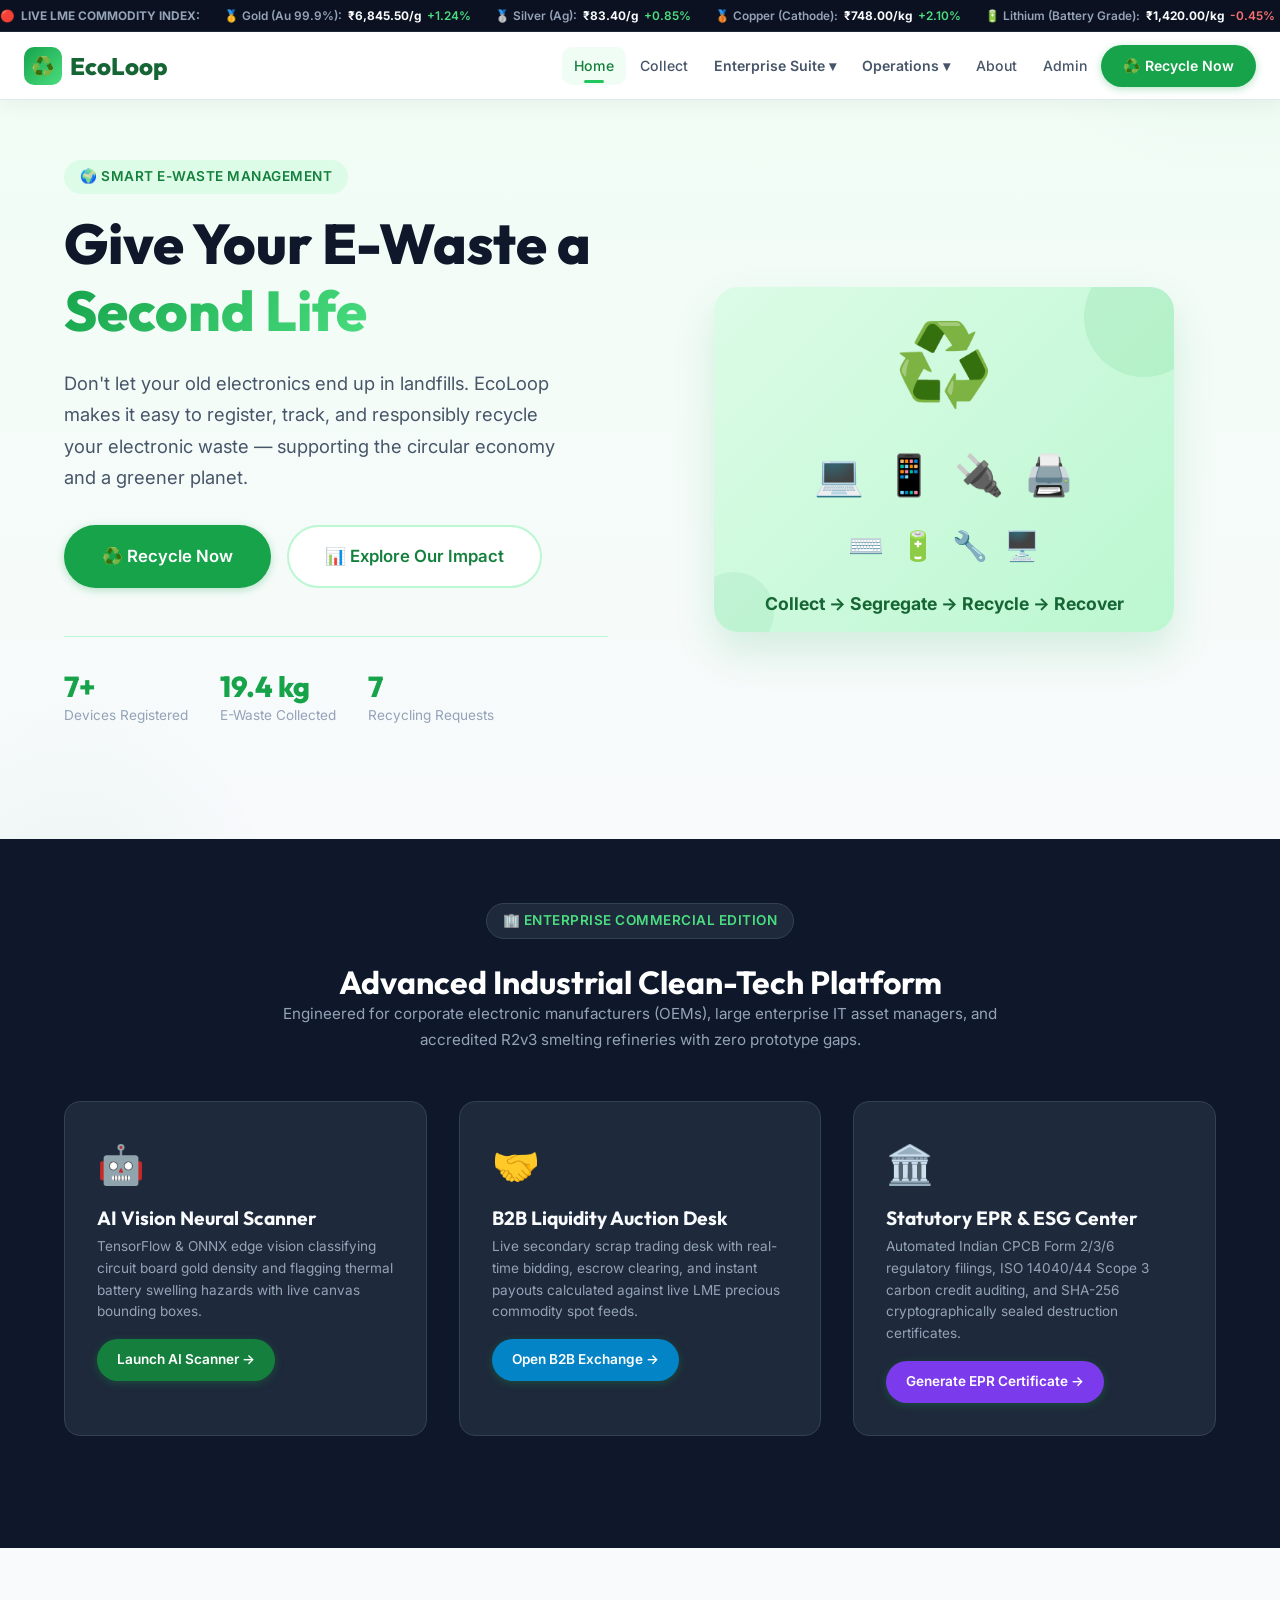
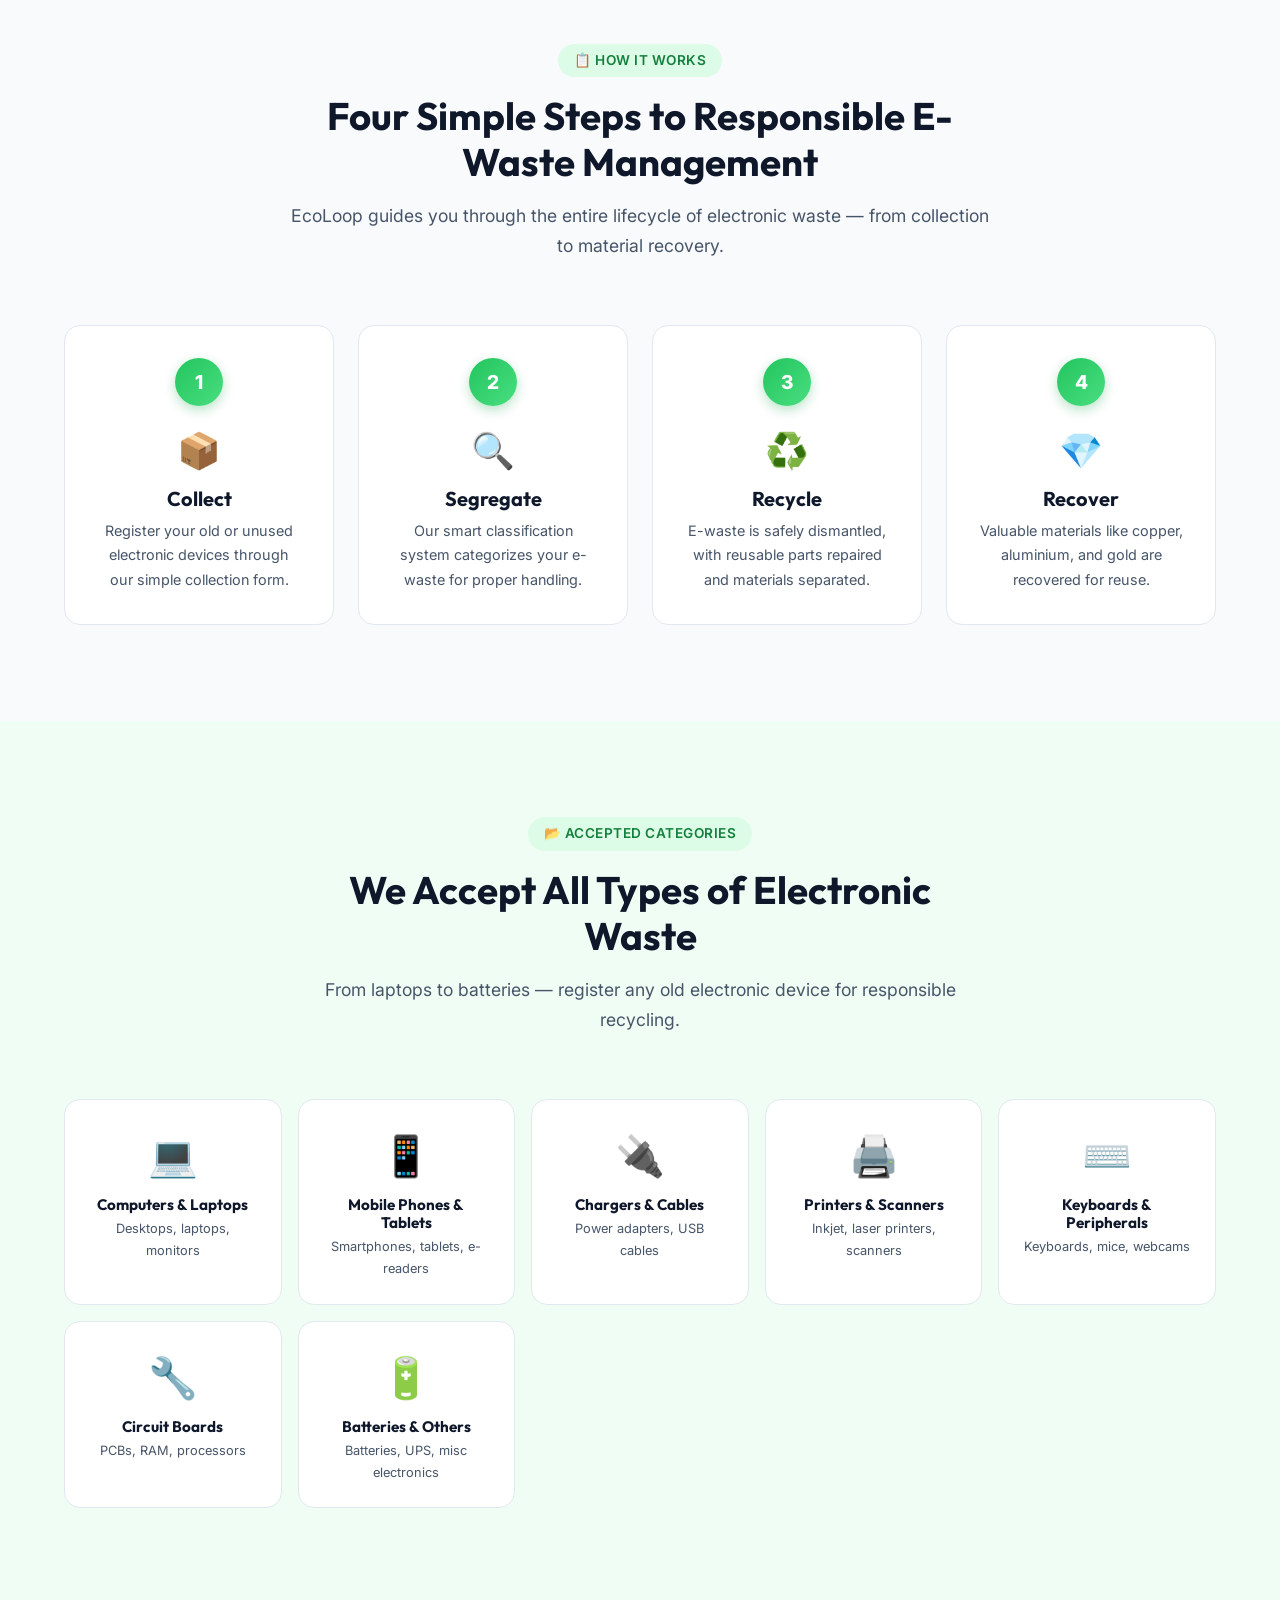
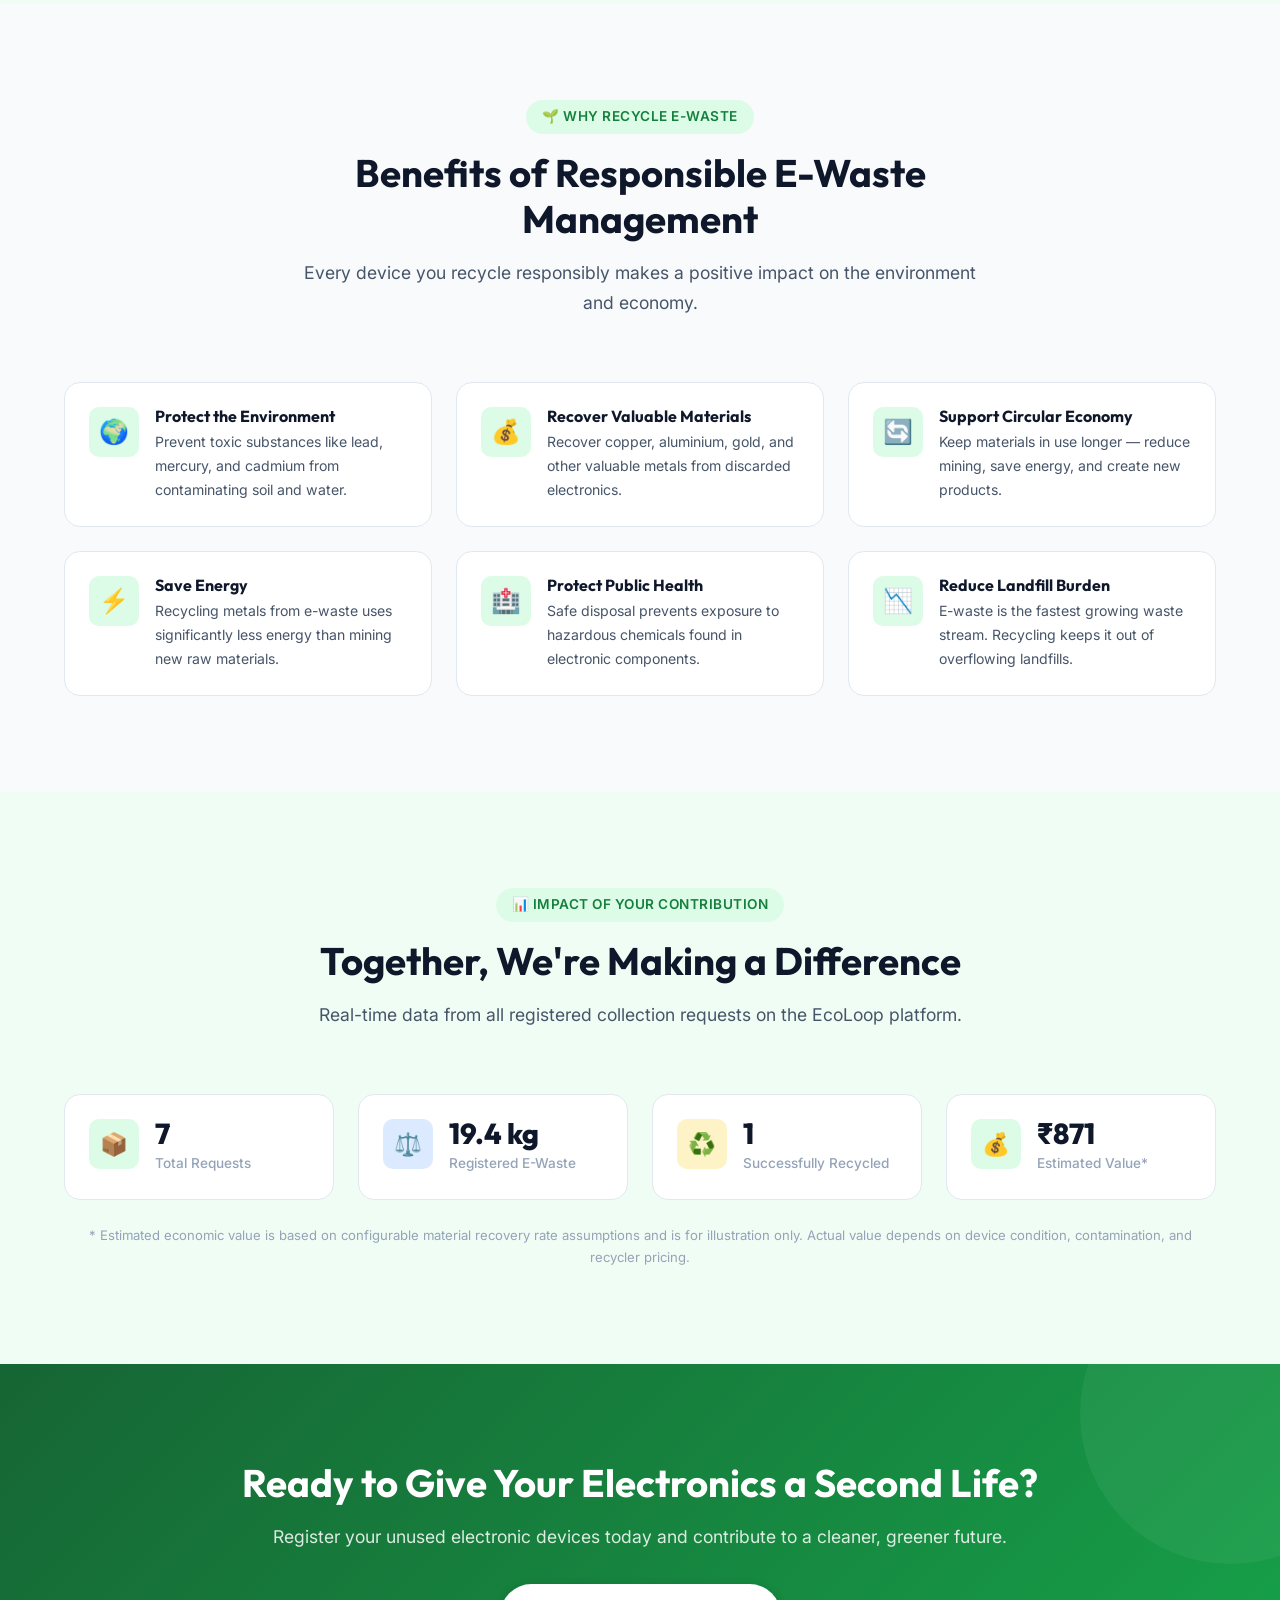
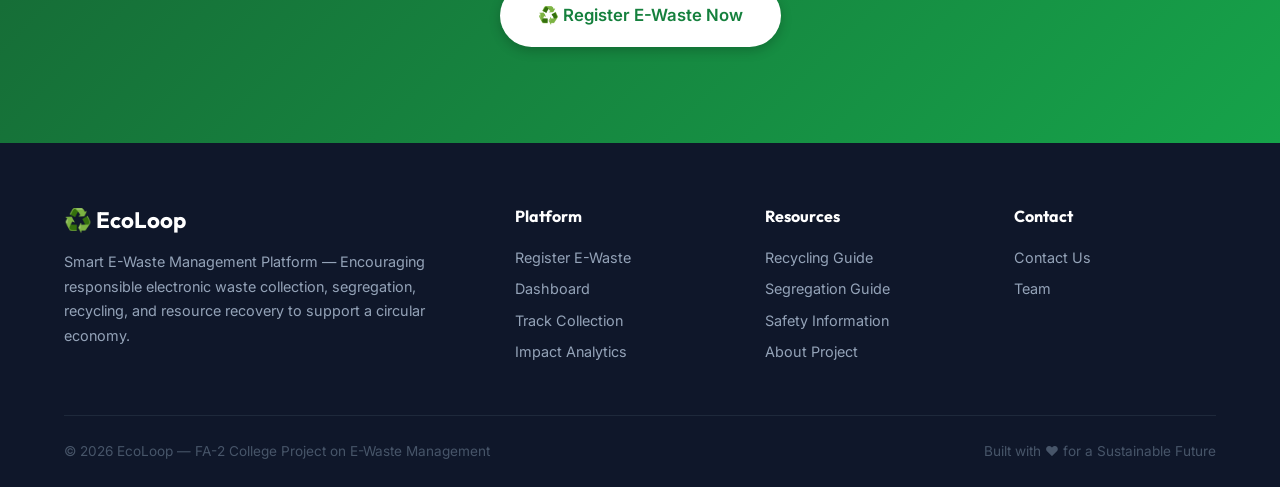
==== commit 543c4034: "Add all project files including css, js, pages, data, and asset folders" ====
--- a/index.html
+++ b/index.html
@@ -10,31 +10,118 @@
   <link rel="icon" href="data:image/svg+xml,<svg xmlns='http://www.w3.org/2000/svg' viewBox='0 0 100 100'><text y='.9em' font-size='90'>♻️</text></svg>" />
 </head>
 <body>
-  <!-- Navigation -->
-  <nav class="navbar" role="navigation" aria-label="Main Navigation">
-    <div class="navbar-inner">
-      <a href="index.html" class="navbar-brand">
-        <div class="logo-icon">♻️</div>
-        EcoLoop
-      </a>
-      <div class="navbar-menu" id="navMenu">
-        <a href="index.html" class="active">Home</a>
-        <a href="pages/collection.html">Collect</a>
-        <a href="pages/segregation.html">Segregate</a>
-        <a href="pages/dashboard.html">Dashboard</a>
-        <a href="pages/tracking.html">Tracking</a>
-        <a href="pages/recycling.html">Recycling</a>
-        <a href="pages/analytics.html">Analytics</a>
-        <a href="pages/awareness.html">Awareness</a>
-        <a href="pages/admin.html">Admin</a>
-        <a href="pages/about.html">About</a>
-        <a href="pages/collection.html" class="navbar-cta">♻️ Recycle Now</a>
-      </div>
-      <button class="menu-toggle" aria-label="Toggle menu">
-        <span></span><span></span><span></span>
-      </button>
-    </div>
-  </nav>
+    <!-- Site Header (Unified Fixed Container) -->
+  <header class="site-header">
+    <div class="live-commodity-ticker-bar">
+      <div class="ticker-content" id="globalTickerBar">
+        <span class="ticker-item">🔴 <strong>LIVE LME COMMODITY INDEX:</strong></span>
+        <span class="ticker-item">🥇 Gold (Au 99.9%): <span class="ticker-rate">₹6,845.50/g</span> <span class="ticker-up">+1.24%</span></span>
+        <span class="ticker-item">🥈 Silver (Ag): <span class="ticker-rate">₹83.40/g</span> <span class="ticker-up">+0.85%</span></span>
+        <span class="ticker-item">🥉 Copper (Cathode): <span class="ticker-rate">₹748.00/kg</span> <span class="ticker-up">+2.10%</span></span>
+        <span class="ticker-item">🔋 Lithium (Battery Grade): <span class="ticker-rate">₹1,420.00/kg</span> <span class="ticker-down">-0.45%</span></span>
+        <span class="ticker-item">⚡ Palladium: <span class="ticker-rate">₹2,980.00/g</span> <span class="ticker-up">+1.50%</span></span>
+        <span class="ticker-item">🏛️ CPCB EPR Target Compliance Index: <span class="ticker-rate">94.2%</span> <span class="ticker-up">Audit Verified</span></span>
+      </div>
+    </div>
+    <nav class="navbar" role="navigation" aria-label="Main Navigation">
+      <div class="navbar-inner">
+        <a href="index.html" class="navbar-brand">
+          <div class="logo-icon">♻️</div>
+          EcoLoop
+        </a>
+        <div class="navbar-menu" id="navMenu">
+          <a href="index.html" class="active">Home</a>
+          <a href="pages/collection.html">Collect</a>
+          
+          <div class="nav-dropdown">
+            <div class="nav-dropdown-toggle">
+              Enterprise Suite ▾
+            </div>
+            <div class="nav-dropdown-menu">
+              <a href="pages/ai-scanner.html" class="nav-dropdown-item">
+                <span class="item-icon">🤖</span>
+                <div>
+                  <span class="item-title">AI Vision Scanner</span>
+                  <span class="item-desc">Component assay & thermal hazard vision</span>
+                </div>
+              </a>
+              <a href="pages/b2b-exchange.html" class="nav-dropdown-item">
+                <span class="item-icon">🤝</span>
+                <div>
+                  <span class="item-title">B2B Liquidity Auction</span>
+                  <span class="item-desc">Live scrap trading & LME spot pricing</span>
+                </div>
+              </a>
+              <a href="pages/epr-compliance.html" class="nav-dropdown-item">
+                <span class="item-icon">🏛️</span>
+                <div>
+                  <span class="item-title">CPCB EPR & ESG Center</span>
+                  <span class="item-desc">Form 2/3/6 & SHA-256 digital seals</span>
+                </div>
+              </a>
+              <a href="pages/recycling.html" class="nav-dropdown-item">
+                <span class="item-icon">⛏️</span>
+                <div>
+                  <span class="item-title">Urban Mining Calculator</span>
+                  <span class="item-desc">Metallurgical precious metal recovery</span>
+                </div>
+              </a>
+            </div>
+          </div>
+
+          <div class="nav-dropdown">
+            <div class="nav-dropdown-toggle">
+              Operations ▾
+            </div>
+            <div class="nav-dropdown-menu">
+              <a href="pages/tracking.html" class="nav-dropdown-item">
+                <span class="item-icon">📦</span>
+                <div>
+                  <span class="item-title">Live Tracking</span>
+                  <span class="item-desc">Chain of custody & status updates</span>
+                </div>
+              </a>
+              <a href="pages/segregation.html" class="nav-dropdown-item">
+                <span class="item-icon">🏷️</span>
+                <div>
+                  <span class="item-title">Smart Segregation</span>
+                  <span class="item-desc">Automated triage & classification</span>
+                </div>
+              </a>
+              <a href="pages/dashboard.html" class="nav-dropdown-item">
+                <span class="item-icon">📊</span>
+                <div>
+                  <span class="item-title">Operations Dashboard</span>
+                  <span class="item-desc">Throughput, SLA & recovery metrics</span>
+                </div>
+              </a>
+              <a href="pages/analytics.html" class="nav-dropdown-item">
+                <span class="item-icon">📈</span>
+                <div>
+                  <span class="item-title">LCA & ESG Analytics</span>
+                  <span class="item-desc">Carbon offsets & circular diversion</span>
+                </div>
+              </a>
+              <a href="pages/awareness.html" class="nav-dropdown-item">
+                <span class="item-icon">💡</span>
+                <div>
+                  <span class="item-title">Citizen Awareness</span>
+                  <span class="item-desc">Hazard guide & disposal directory</span>
+                </div>
+              </a>
+            </div>
+          </div>
+
+          <a href="pages/about.html">About</a>
+          <a href="pages/admin.html">Admin</a>
+          <a href="pages/collection.html" class="navbar-cta">♻️ Recycle Now</a>
+        </div>
+        <button class="menu-toggle" aria-label="Toggle menu">
+          <span></span><span></span><span></span>
+        </button>
+      </div>
+    </nav>
+  </header>
 
   <!-- Hero Section -->
   <section class="hero">
@@ -80,6 +167,55 @@
       </div>
     </div>
   </section>
+
+  <!-- Enterprise Commercial Suite Showcase -->
+  <section class="section" style="background:#0F172A; color:white; padding: var(--space-3xl) 0;">
+    <div class="container">
+      <div style="text-align:center; max-width:760px; margin:0 auto var(--space-2xl);">
+        <span class="section-badge" style="background:#1E293B; color:#4ADE80; border:1px solid #334155;">🏢 Enterprise Commercial Edition</span>
+        <h2 style="color:white; font-size:2rem; margin-top:8px;">Advanced Industrial Clean-Tech Platform</h2>
+        <p style="color:#94A3B8; font-size:0.95rem;">
+          Engineered for corporate electronic manufacturers (OEMs), large enterprise IT asset managers, and accredited R2v3 smelting refineries with zero prototype gaps.
+        </p>
+      </div>
+
+      <div style="display:grid; grid-template-columns:repeat(auto-fit, minmax(280px, 1fr)); gap:var(--space-xl); margin-bottom:var(--space-2xl);">
+        
+        <!-- Enterprise Feature 1 -->
+        <div style="background:#1E293B; border:1px solid #334155; border-radius:var(--radius-lg); padding:var(--space-xl); transition:all 0.3s ease;">
+          <div style="font-size:2.4rem; margin-bottom:12px;">🤖</div>
+          <h3 style="color:#F8FAFC; font-size:1.2rem; margin-bottom:6px;">AI Vision Neural Scanner</h3>
+          <p style="color:#94A3B8; font-size:0.85rem; line-height:1.6; margin-bottom:16px;">
+            TensorFlow & ONNX edge vision classifying circuit board gold density and flagging thermal battery swelling hazards with live canvas bounding boxes.
+          </p>
+          <a href="pages/ai-scanner.html" class="btn btn-primary btn-sm" style="background:#15803D;">Launch AI Scanner &rarr;</a>
+        </div>
+
+        <!-- Enterprise Feature 2 -->
+        <div style="background:#1E293B; border:1px solid #334155; border-radius:var(--radius-lg); padding:var(--space-xl); transition:all 0.3s ease;">
+          <div style="font-size:2.4rem; margin-bottom:12px;">🤝</div>
+          <h3 style="color:#F8FAFC; font-size:1.2rem; margin-bottom:6px;">B2B Liquidity Auction Desk</h3>
+          <p style="color:#94A3B8; font-size:0.85rem; line-height:1.6; margin-bottom:16px;">
+            Live secondary scrap trading desk with real-time bidding, escrow clearing, and instant payouts calculated against live LME precious commodity spot feeds.
+          </p>
+          <a href="pages/b2b-exchange.html" class="btn btn-primary btn-sm" style="background:#0284C7;">Open B2B Exchange &rarr;</a>
+        </div>
+
+        <!-- Enterprise Feature 3 -->
+        <div style="background:#1E293B; border:1px solid #334155; border-radius:var(--radius-lg); padding:var(--space-xl); transition:all 0.3s ease;">
+          <div style="font-size:2.4rem; margin-bottom:12px;">🏛️</div>
+          <h3 style="color:#F8FAFC; font-size:1.2rem; margin-bottom:6px;">Statutory EPR & ESG Center</h3>
+          <p style="color:#94A3B8; font-size:0.85rem; line-height:1.6; margin-bottom:16px;">
+            Automated Indian CPCB Form 2/3/6 regulatory filings, ISO 14040/44 Scope 3 carbon credit auditing, and SHA-256 cryptographically sealed destruction certificates.
+          </p>
+          <a href="pages/epr-compliance.html" class="btn btn-primary btn-sm" style="background:#7C3AED;">Generate EPR Certificate &rarr;</a>
+        </div>
+
+      </div>
+
+    </div>
+  </section>
+
 
   <!-- How It Works -->
   <section class="section" id="how-it-works">
--- a/css/style.css
+++ b/css/style.css
@@ -214,17 +214,37 @@
   letter-spacing: 0.5px;
 }
 
-/* ---- Navbar ---- */
-.navbar {
+/* ---- Site Header (Single Fixed Shell) ---- */
+.site-header {
   position: fixed;
   top: 0;
   left: 0;
   right: 0;
   z-index: 1000;
-  background: rgba(255, 255, 255, 0.85);
-  backdrop-filter: blur(20px);
-  -webkit-backdrop-filter: blur(20px);
+  background: var(--white);
+  box-shadow: 0 4px 20px rgba(0, 0, 0, 0.05);
+}
+
+.live-commodity-ticker-bar {
+  position: relative;
+  height: 32px;
+  background: #0B1120;
+  border-bottom: 1px solid #1E293B;
+  color: #94A3B8;
+  font-size: 0.74rem;
+  font-weight: 600;
+  line-height: 32px;
+  overflow: hidden;
+  z-index: 2;
+}
+
+/* ---- Navbar ---- */
+.navbar {
+  position: relative;
+  height: 68px;
+  background: rgba(255, 255, 255, 0.98);
   border-bottom: 1px solid var(--border);
+  z-index: 1;
   transition: all var(--transition-base);
 }
 
@@ -236,8 +256,8 @@
   display: flex;
   align-items: center;
   justify-content: space-between;
-  height: 70px;
-  max-width: 1200px;
+  height: 68px;
+  max-width: 1320px;
   margin: 0 auto;
   padding: 0 var(--space-lg);
 }
@@ -267,17 +287,18 @@
 .navbar-menu {
   display: flex;
   align-items: center;
-  gap: var(--space-xs);
+  gap: 2px;
 }
 
 .navbar-menu a {
-  padding: 8px 16px;
+  padding: 8px 12px;
   border-radius: var(--radius-md);
   font-weight: 500;
-  font-size: 0.92rem;
+  font-size: 0.88rem;
   color: var(--text-secondary);
   transition: all var(--transition-fast);
   position: relative;
+  white-space: nowrap;
 }
 
 .navbar-menu a:hover,
@@ -297,6 +318,99 @@
   background: var(--green-500);
   border-radius: var(--radius-full);
 }
+
+/* ---- Nav Dropdown ---- */
+.nav-dropdown {
+  position: relative;
+  display: inline-flex;
+  align-items: center;
+}
+
+.nav-dropdown-toggle {
+  display: inline-flex;
+  align-items: center;
+  gap: 4px;
+  padding: 8px 12px;
+  border-radius: var(--radius-md);
+  font-weight: 600;
+  font-size: 0.88rem;
+  color: var(--text-secondary);
+  cursor: pointer;
+  transition: all var(--transition-fast);
+  white-space: nowrap;
+}
+
+.nav-dropdown:hover .nav-dropdown-toggle,
+.nav-dropdown.active .nav-dropdown-toggle {
+  color: var(--green-700);
+  background: var(--green-50);
+}
+
+.nav-dropdown-menu {
+  position: absolute;
+  top: calc(100% + 4px);
+  left: 0;
+  min-width: 290px;
+  background: var(--white);
+  border-radius: var(--radius-lg);
+  box-shadow: 0 15px 30px -5px rgba(0,0,0,0.15), 0 0 0 1px rgba(0,0,0,0.06);
+  border: 1px solid var(--border);
+  padding: 8px;
+  opacity: 0;
+  visibility: hidden;
+  transform: translateY(8px);
+  transition: all 0.2s cubic-bezier(0.16, 1, 0.3, 1);
+  z-index: 1050;
+}
+
+.nav-dropdown:hover .nav-dropdown-menu {
+  opacity: 1;
+  visibility: visible;
+  transform: translateY(0);
+}
+
+.nav-dropdown-item {
+  display: flex !important;
+  align-items: center;
+  gap: 12px;
+  padding: 10px 12px !important;
+  border-radius: var(--radius-md);
+  text-decoration: none;
+  transition: all var(--transition-fast);
+  width: 100%;
+}
+
+.nav-dropdown-item:hover {
+  background: var(--green-50) !important;
+}
+
+.nav-dropdown-item .item-icon {
+  font-size: 1.3rem;
+  line-height: 1;
+  flex-shrink: 0;
+}
+
+.nav-dropdown-item .item-title {
+  font-size: 0.86rem;
+  font-weight: 700;
+  color: var(--gray-900);
+  display: block;
+  line-height: 1.2;
+}
+
+.nav-dropdown-item:hover .item-title {
+  color: var(--green-700);
+}
+
+.nav-dropdown-item .item-desc {
+  font-size: 0.72rem;
+  color: var(--text-muted);
+  display: block;
+  font-weight: normal;
+  margin-top: 2px;
+  line-height: 1.3;
+}
+
 
 .navbar-cta {
   background: var(--green-600) !important;
@@ -667,11 +781,12 @@
 
 /* ---- Hero Section ---- */
 .hero {
-  padding: 140px 0 80px;
+  padding: 160px 0 80px;
   background: linear-gradient(180deg, var(--green-50) 0%, var(--background) 100%);
   position: relative;
   overflow: hidden;
 }
+
 
 .hero::before {
   content: '';
@@ -986,9 +1101,10 @@
 
 /* ---- Page Header ---- */
 .page-header {
-  padding: 110px 0 40px;
+  padding: 140px 0 40px;
   background: linear-gradient(180deg, var(--green-50) 0%, var(--background) 100%);
 }
+
 
 .page-header h1 {
   font-size: 2rem;
@@ -1604,3 +1720,39 @@
 ::-webkit-scrollbar-thumb:hover {
   background: var(--gray-400);
 }
+
+/* ============================================
+   Live Commodity Spot Ticker Bar (Enterprise)
+   ============================================ */
+.ticker-content {
+  display: flex;
+  align-items: center;
+  gap: 24px;
+  white-space: nowrap;
+  animation: tickerSlide 35s linear infinite;
+  height: 100%;
+}
+
+.ticker-content:hover {
+  animation-play-state: paused;
+}
+.ticker-item {
+  display: inline-flex;
+  align-items: center;
+  gap: 6px;
+}
+.ticker-rate {
+  color: #F8FAFC;
+  font-weight: 700;
+}
+.ticker-up {
+  color: #4ADE80;
+}
+.ticker-down {
+  color: #F87171;
+}
+@keyframes tickerSlide {
+  0% { transform: translateX(100vw); }
+  100% { transform: translateX(-100%); }
+}
+
--- a/css/responsive.css
+++ b/css/responsive.css
@@ -7,9 +7,11 @@
   /* Navbar */
   .navbar-menu {
     position: fixed;
-    top: 70px;
+    top: 100px;
     left: 0;
     right: 0;
+    max-height: calc(100vh - 100px);
+    overflow-y: auto;
     background: var(--white);
     flex-direction: column;
     padding: var(--space-lg);
@@ -29,6 +31,33 @@
     width: 100%;
     padding: 12px 16px;
     text-align: left;
+  }
+
+  .nav-dropdown {
+    width: 100%;
+    flex-direction: column;
+    align-items: flex-start;
+  }
+
+  .nav-dropdown-toggle {
+    width: 100%;
+    padding: 12px 16px;
+    font-size: 0.95rem;
+    font-weight: 700;
+    color: var(--green-800);
+    background: var(--green-50);
+    border-radius: var(--radius-md);
+  }
+
+  .nav-dropdown-menu {
+    position: static;
+    opacity: 1;
+    visibility: visible;
+    transform: none;
+    box-shadow: none;
+    border: none;
+    padding: 4px 0 8px 12px;
+    min-width: 100%;
   }
 
   .menu-toggle {
